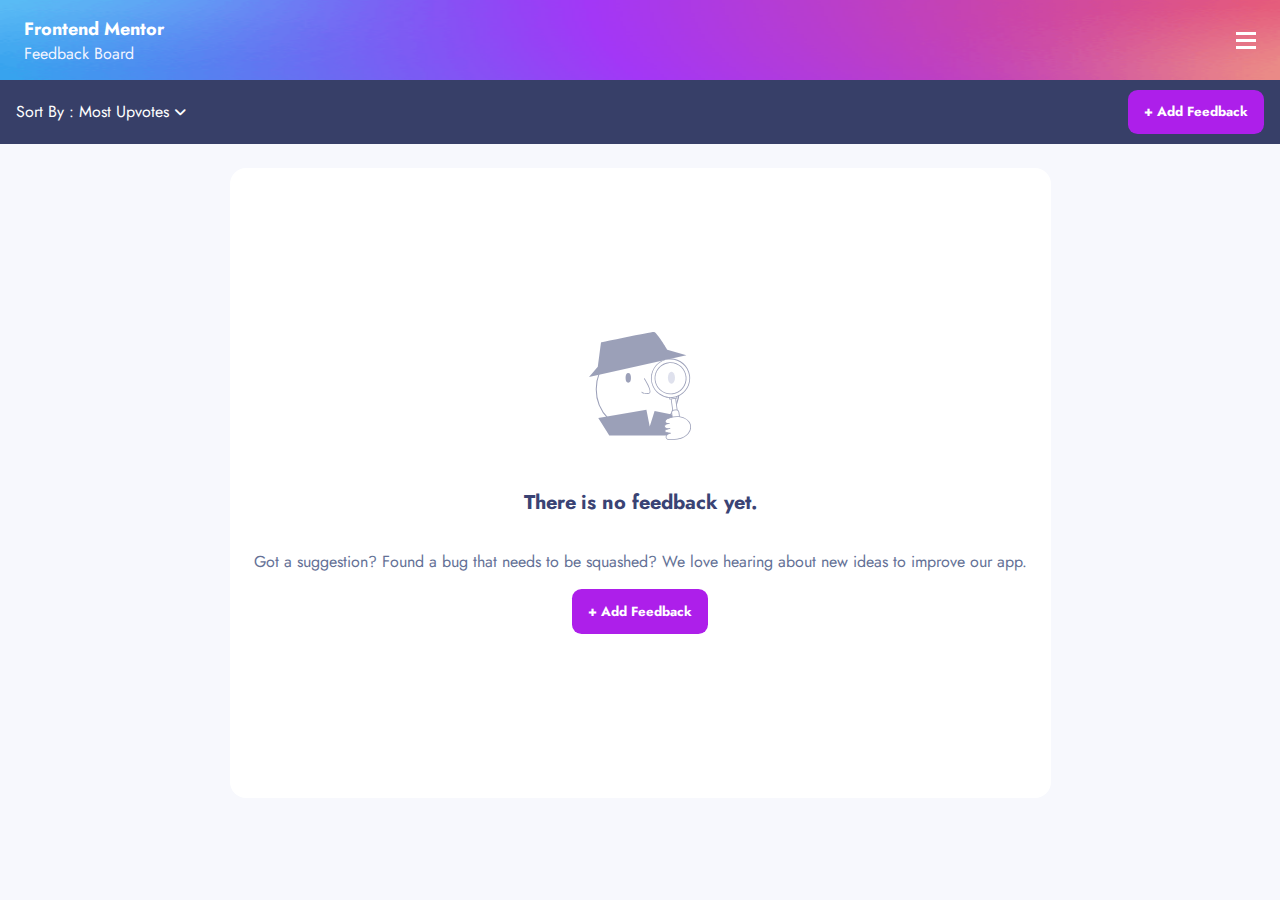
==== index.html @ 84667239 "no feedback design improved" ====
<!DOCTYPE html>
<html lang="en">
   <head>
      <meta charset="UTF-8" />
      <meta name="viewport" content="width=device-width, initial-scale=1.0" />

      <link
         rel="icon"
         type="image/png"
         sizes="32x32"
         href="./assets/favicon-32x32.png"
      />
      <link rel="stylesheet" href="shared.css" />
      <link rel="stylesheet" href="css/index.css" />
      <link
         rel="stylesheet"
         href="https://cdnjs.cloudflare.com/ajax/libs/font-awesome/6.0.0-beta2/css/all.min.css"
      />
      <link
         rel="stylesheet"
         href="https://cdnjs.cloudflare.com/ajax/libs/animate.css/4.1.1/animate.min.css"
      />
      <script src="src/Animate.js" defer type="module"></script>
      <script src="src/header.js" defer type="module"></script>
      <script src="src/Dropdown.js" defer type="module"></script>

      <title>Frontend Mentor | Product feedback app</title>
   </head>
   <body>
      <header class="header">
         <div class="header-logo">
            <div class="header-logo-text">
               <h3 class="header-logo-title">Frontend Mentor</h3>
               <p class="header-logo-subtitle">Feedback Board</p>
            </div>
         </div>
         <div class="header-menu">
            <img src="/assets/shared/mobile/icon-hamburger.svg" alt="" />
         </div>
         <div class="sidebar">
            <div class="sidebar-categories card">
               <button class="btn category-btn" id="active-category">
                  All
               </button>
               <button class="btn category-btn">UI</button>
               <button class="btn category-btn">UX</button>
               <button class="btn category-btn">Enhancement</button>
               <button class="btn category-btn">Bug</button>
               <button class="btn category-btn">Feature</button>
            </div>
            <div class="roadmap card">
               <header class="roadmap-header">
                  <h1 class="roadmap-header-title">Roadmap</h1>
                  <a href="" class="roadmap-header-link">View</a>
               </header>
               <ul class="roadmap-status-list">
                  <li class="roadmap-status">
                     <div>
                        <div class="bullet bullet-orange"></div>
                        <span>Planner</span>
                     </div>
                     <span>2</span>
                  </li>
                  <li class="roadmap-status">
                     <div>
                        <div class="bullet bullet-purple"></div>
                        <span>In-Progress</span>
                     </div>
                     <span>3</span>
                  </li>
                  <li class="roadmap-status">
                     <div>
                        <div class="bullet bullet-blue"></div>
                        <span>Live</span>
                     </div>
                     <span>1</span>
                  </li>
               </ul>
            </div>
         </div>
      </header>
      <section class="sorting-section">
         <div class="custom-select-wrapper">
            <label for="custom-select">Sort By :</label>
            <div class="custom-select">
               <div class="selected-sorting">Most Upvotes</div>
               <div class="arrow-sorting">
                  <i class="fas fa-angle-down fa-sm"></i>
               </div>
            </div>
            <div class="custom-select-dropdown hide">
               <div class="custom-select-dropdown-option">Most Upvotes</div>
               <div class="custom-select-dropdown-option">Least Upvotes</div>
               <div class="custom-select-dropdown-option">Most Comments</div>
               <div class="custom-select-dropdown-option">Least Comments</div>
            </div>
         </div>
         <button class="btn btn-add-feedback">+ Add Feedback</button>
      </section>

      <main class="main">
         <div class="card no-feedback">
            <img
               src="/assets/suggestions/illustration-empty.svg"
               alt=""
               class="no-feedback-image"
            />
            <h2 class="title">There is no feedback yet.</h2>
            <p class="no-feedback-text">
               Got a suggestion? Found a bug that needs to be squashed? We love
               hearing about new ideas to improve our app.
            </p>
            <button class="btn btn-add-feedback">+ Add Feedback</button>
         </div>
      </main>
   </body>
</html>
---- shared.css ----
@import url('https://fonts.googleapis.com/css2?family=Jost:wght@400;600;700&display=swap');

:root {
   --purple: #ad1fea;
   --blue: #4661e6;
   --dark-blue: #373f68;
   --white: #ffffff;
   --white-smoke: #f2f4ff;
   --white-light-smoke: #f7f8fd;
   --dark-light-blue: #3a4374;
   --blue-grey: #647196;
   --orange: #f49f85;
   --light-blue: #62bcfa;
   --blue-grey-transparent: #64719685;
}

* {
   box-sizing: border-box;
}

html {
   overflow-x: hidden;
   height: 100%;
}

body {
   font-family: 'Jost', sans-serif;
   margin: 0;
   overflow-x: hidden;
   height: 100%;
   background-color: var(--white-light-smoke);
}

h1 {
   font-size: 24px;
   word-spacing: -0.33px;
   line-height: 35px;
}

h2 {
   font-size: 20px;
   line-height: 29px;
   word-spacing: -0.25px;
}

h3 {
   font-size: 18px;
   line-height: 26px;
   word-spacing: -0.25px;
}

h4 {
   font-size: 14px;
   line-height: 20px;
   letter-spacing: -0.2px;
}

.btn {
   font-family: inherit;
   border: none;
   border-radius: 0.6rem;
   padding: 0.8rem 1rem;
   font-weight: bold;
}

.title {
   color: var(--dark-light-blue);
}
---- css/index.css ----
.header {
   background-image: url('../assets/suggestions/mobile/background-header.png');
   background-repeat: no-repeat;
   background-size: 100% 100%;
   display: flex;
   justify-content: space-between;
   align-items: center;
   padding: 0.8rem 1.5rem;
   height: 5rem;
   position: relative;
}

.header-logo-title,
.header-logo-subtitle {
   margin: 0;
}

.header-logo-title {
   color: var(--white);
}

.header-logo-subtitle {
   color: var(--white-smoke);
}

.header-menu {
   display: flex;
   justify-content: center;
   align-items: center;
}

.header-menu i {
   color: var(--white);
   cursor: pointer;
}

.sidebar {
   position: absolute;
   background-color: var(--white-light-smoke);
   width: 75vw;
   height: calc(100vh - 5rem);
   right: -75vw;
   top: 5rem;
   display: flex;
   align-items: center;
   justify-content: flex-start;
   flex-direction: column;
   gap: 2rem;
   padding: 2rem;
   z-index: 2;
}

.slide {
   right: 0;
}

.card {
   background-color: var(--white);
   padding: 1.2rem 1.5rem;
   border-radius: 1rem;
}

.sidebar-categories {
   display: flex;
   gap: 0.8rem;
   flex-wrap: wrap;
}

.category-btn {
   color: var(--blue);
   background-color: var(--white-smoke);
}

#active-category {
   color: var(--white);
   background-color: var(--blue);
}

.roadmap {
   width: 100%;
}

.roadmap-header {
   display: flex;
   justify-content: space-between;
   align-items: center;
}

.roadmap-header-title {
   color: var(--dark-light-blue);
}

.roadmap-header-link {
   color: var(--blue);
   font-weight: bolder;
}

.roadmap-status-list {
   list-style: none;
   padding: 0;
   margin: 0;
}

.roadmap-status {
   display: flex;
   justify-content: space-between;
   align-items: center;
   margin: 1rem 0;
}

.roadmap-status > span {
   color: var(--blue-grey);
   font-weight: bold;
}

.roadmap-status div {
   display: flex;
   justify-content: space-between;
   align-items: center;
}

.roadmap-status div span {
   color: var(--blue-grey);
}

.bullet {
   width: 12px;
   height: 12px;
   margin: 0 1rem 0 0.2rem;
   border-radius: 50%;
}

.bullet-orange {
   background-color: var(--orange);
}

.bullet-purple {
   background-color: var(--purple);
}

.bullet-blue {
   background-color: var(--light-blue);
}

.sorting-section {
   display: flex;
   justify-content: space-between;
   align-items: center;
   background-color: var(--dark-blue);
   padding: 0.6rem 1rem;
}

.custom-select-wrapper {
   display: flex;
   justify-content: space-between;
   color: var(--white);
   position: relative;
}

.custom-select-wrapper label {
   padding-right: 0.3rem;
}

.custom-select {
   display: flex;
   justify-content: space-between;
   align-items: center;
   position: relative;
}

.arrow-sorting {
   padding-left: 0.4rem;
}

.arrow-sorting i {
   transition: all 0.2s ease-in;
}

.btn-add-feedback {
   color: var(--white);
   background-color: var(--purple);
}

.custom-select-dropdown {
   position: absolute;
   top: 2.8rem;
   background-color: var(--white);
   display: flex;
   flex-direction: column;
   width: 14rem;
   border-radius: 0.6rem;
   box-shadow: 0 10px 16px 0 rgb(0 0 0 / 20%), 0 6px 20px 0 rgb(0 0 0 / 19%);
}

.custom-select-dropdown-option {
   display: flex;
   justify-content: space-between;
   align-items: center;
   color: var(--blue-grey);
   padding: 0.8rem 1.5rem;
}

.custom-select-dropdown-option:not(:last-child) {
   border-bottom: 0.1px solid var(--blue-grey-transparent);
}

.main {
   display: flex;
   justify-content: center;
   align-items: center;
   padding: 1.5rem;
   margin: auto;
}

.no-feedback {
   display: flex;
   flex-direction: column;
   justify-content: center;
   align-items: center;
   height: 70vh;
}

.no-feedback-image {
   margin-bottom: 2rem;
}

.no-feedback-text {
   text-align: center;
   color: var(--blue-grey);
}

.hide {
   display: none;
}
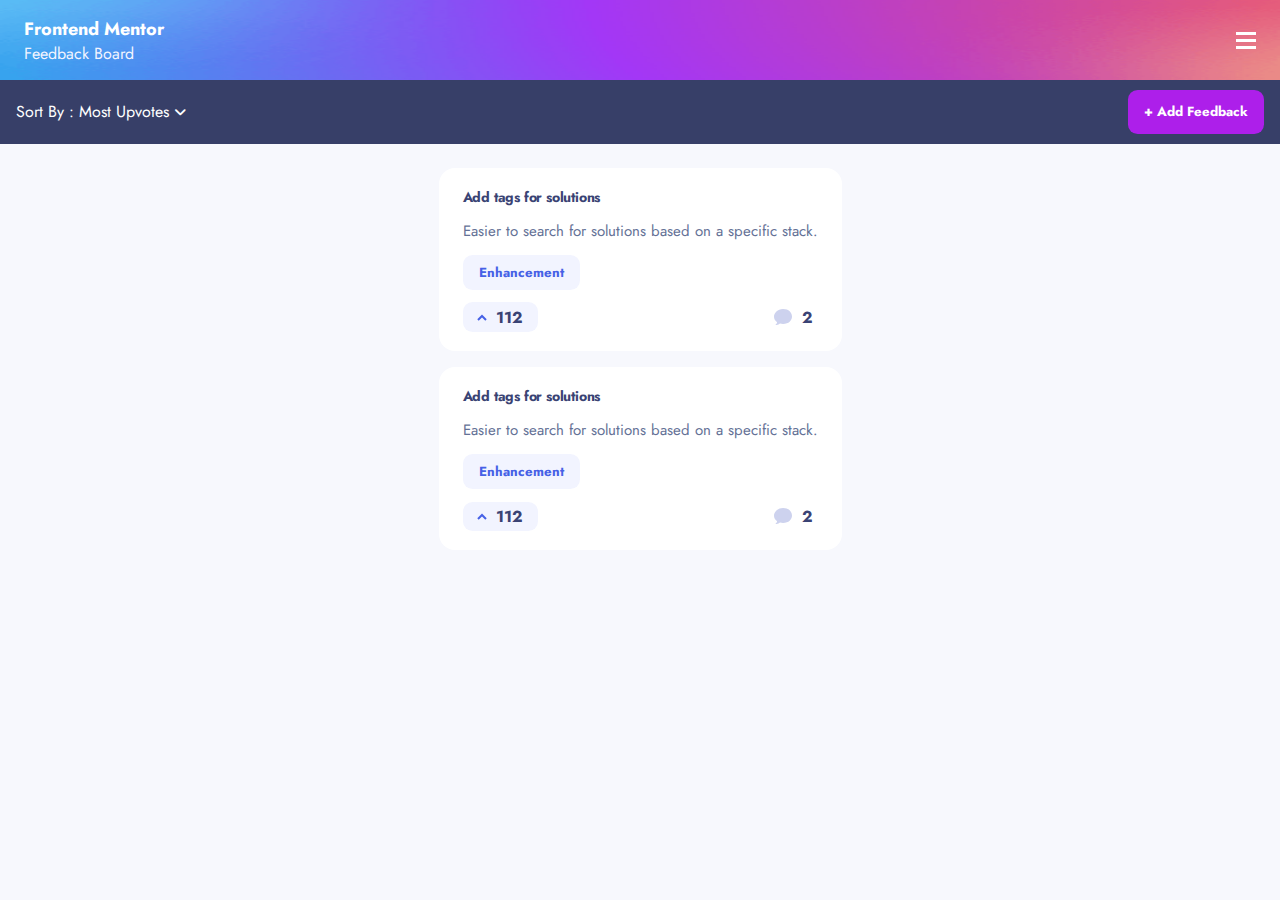
==== commit 3eb38fc5: "request card layout done" ====
--- a/index.html
+++ b/index.html
@@ -99,13 +99,47 @@
       </section>
 
       <main class="main">
-         <div class="card no-feedback">
+         <div class="card request">
+            <h4 class="title request-title">Add tags for solutions</h4>
+            <p class="request-text secondary-text">
+               Easier to search for solutions based on a specific stack.
+            </p>
+            <button class="btn category-btn">Enhancement</button>
+            <div class="request-footer">
+               <div class="upvotes-wrapper">
+                  <img src="assets/shared/icon-arrow-up.svg" alt="" />
+                  <span class="votes">112</span>
+               </div>
+               <div class="comments-wrapper">
+                  <img src="assets/shared/icon-comments.svg" alt="" />
+                  <span class="comments-no">2</span>
+               </div>
+            </div>
+         </div>
+         <div class="card request">
+            <h4 class="title request-title">Add tags for solutions</h4>
+            <p class="request-text secondary-text">
+               Easier to search for solutions based on a specific stack.
+            </p>
+            <button class="btn category-btn">Enhancement</button>
+            <div class="request-footer">
+               <div class="upvotes-wrapper">
+                  <img src="assets/shared/icon-arrow-up.svg" alt="" />
+                  <span class="votes">112</span>
+               </div>
+               <div class="comments-wrapper">
+                  <img src="assets/shared/icon-comments.svg" alt="" />
+                  <span class="comments-no">2</span>
+               </div>
+            </div>
+         </div>
+         <div class="card no-feedback hide">
             <img
                src="/assets/suggestions/illustration-empty.svg"
                alt=""
                class="no-feedback-image"
             />
-            <h2 class="title">There is no feedback yet.</h2>
+            <h3 class="title">There is no feedback yet.</h3>
             <p class="no-feedback-text">
                Got a suggestion? Found a bug that needs to be squashed? We love
                hearing about new ideas to improve our app.
--- a/shared.css
+++ b/shared.css
@@ -66,3 +66,7 @@
 .title {
    color: var(--dark-light-blue);
 }
+
+.secondary-text {
+   color: var(--blue-grey);
+}
--- a/css/index.css
+++ b/css/index.css
@@ -69,6 +69,7 @@
 .category-btn {
    color: var(--blue);
    background-color: var(--white-smoke);
+   padding: 0.5rem 1rem;
 }
 
 #active-category {
@@ -208,8 +209,10 @@
    display: flex;
    justify-content: center;
    align-items: center;
+   flex-direction: column;
    padding: 1.5rem;
    margin: auto;
+   gap: 1rem;
 }
 
 .no-feedback {
@@ -229,6 +232,56 @@
    color: var(--blue-grey);
 }
 
+.request {
+   display: flex;
+   flex-direction: column;
+   gap: 0.8rem;
+}
+
+.request-title {
+   margin: 0;
+}
+
+.request-text {
+   margin: 0;
+   font-size: 15px;
+}
+
+.request .btn {
+   align-self: flex-start;
+}
+
+.request-footer {
+   display: flex;
+   justify-content: space-between;
+   align-items: center;
+}
+
+.upvotes-wrapper {
+   display: flex;
+   justify-content: center;
+   align-items: center;
+   background-color: var(--white-smoke);
+   padding: 0.2rem 0.6rem;
+   border-radius: 0.6rem;
+}
+
+.upvotes-wrapper > *,
+.comments-wrapper > * {
+   margin: 0 0.3rem;
+}
+
+.comments-wrapper {
+   display: flex;
+   justify-content: space-between;
+   align-items: center;
+}
+
+.request-footer span {
+   font-weight: bold;
+   color: var(--dark-light-blue);
+}
+
 .hide {
    display: none;
 }
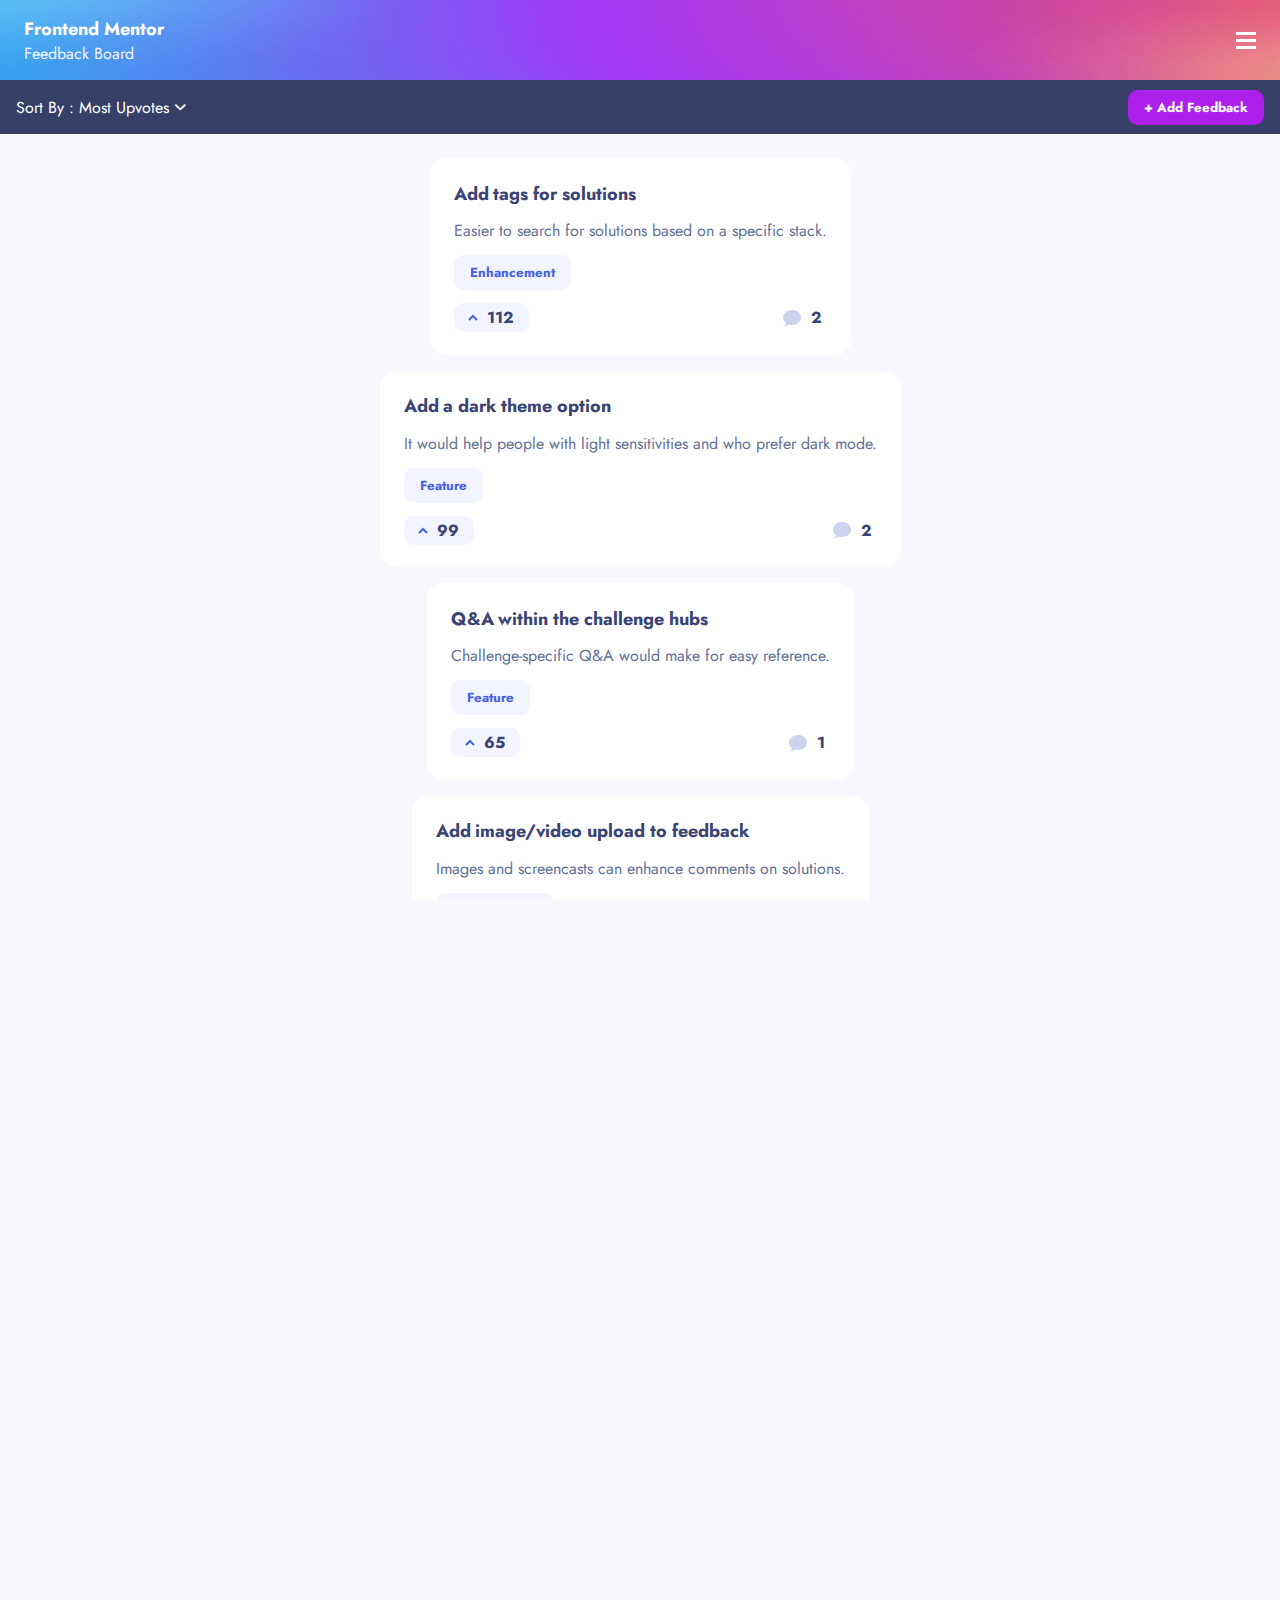
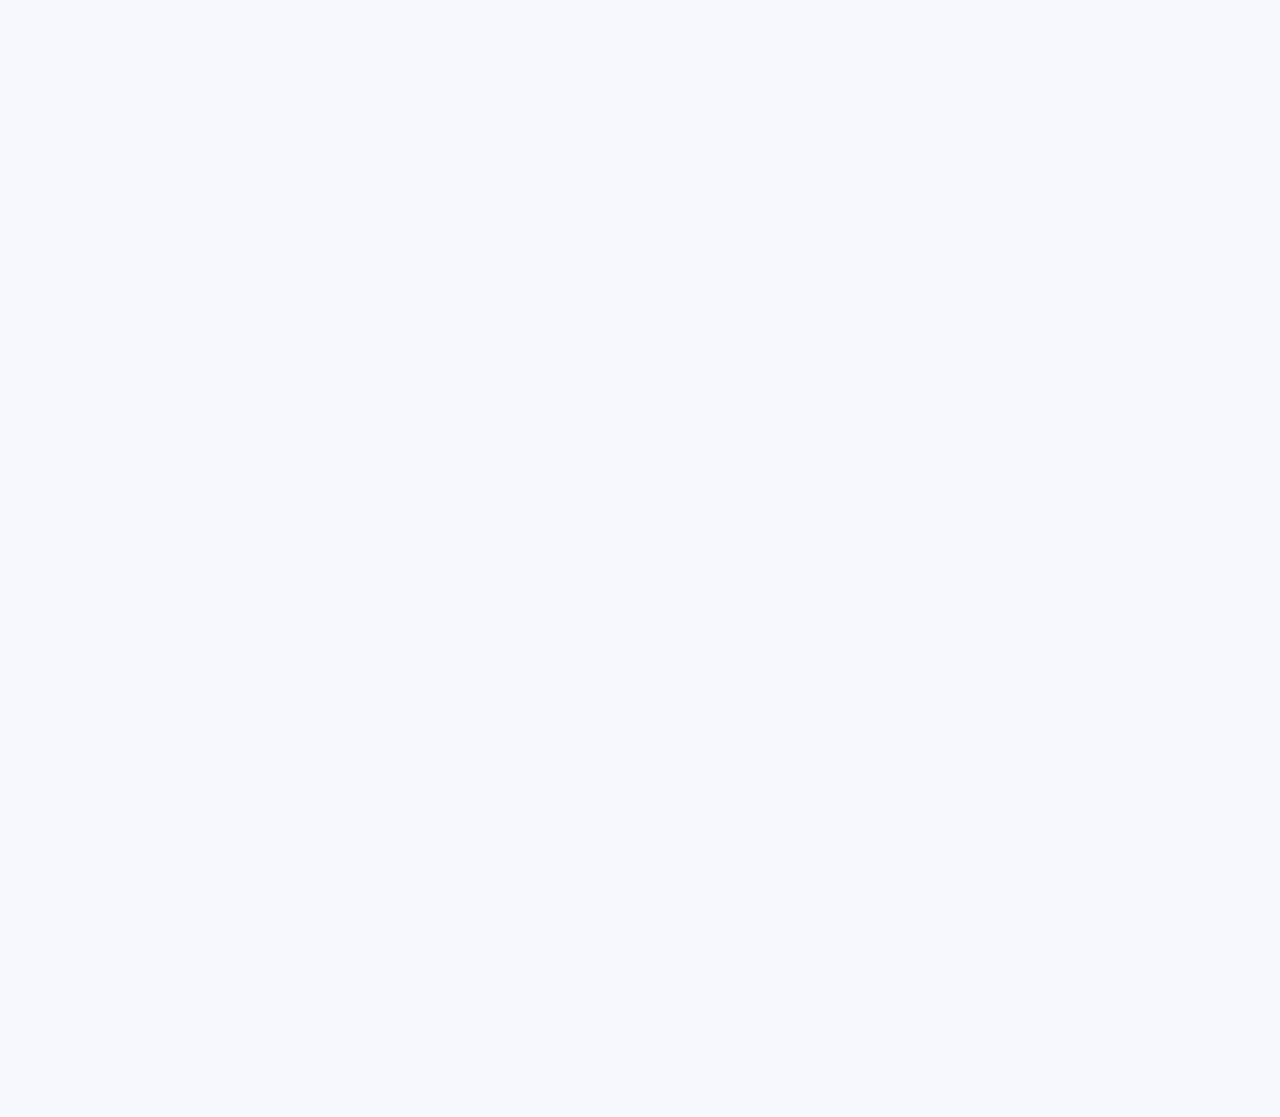
==== commit 9983341d: "added feedback detail page and dynamically fetching feedbacks" ====
--- a/index.html
+++ b/index.html
@@ -23,6 +23,7 @@
       <script src="src/Animate.js" defer type="module"></script>
       <script src="src/header.js" defer type="module"></script>
       <script src="src/Dropdown.js" defer type="module"></script>
+      <script src="src/Feedbacks.js" defer type="module"></script>
 
       <title>Frontend Mentor | Product feedback app</title>
    </head>
@@ -95,44 +96,11 @@
                <div class="custom-select-dropdown-option">Least Comments</div>
             </div>
          </div>
-         <button class="btn btn-add-feedback">+ Add Feedback</button>
+         <button class="btn btn-purple">+ Add Feedback</button>
       </section>
 
       <main class="main">
-         <div class="card request">
-            <h4 class="title request-title">Add tags for solutions</h4>
-            <p class="request-text secondary-text">
-               Easier to search for solutions based on a specific stack.
-            </p>
-            <button class="btn category-btn">Enhancement</button>
-            <div class="request-footer">
-               <div class="upvotes-wrapper">
-                  <img src="assets/shared/icon-arrow-up.svg" alt="" />
-                  <span class="votes">112</span>
-               </div>
-               <div class="comments-wrapper">
-                  <img src="assets/shared/icon-comments.svg" alt="" />
-                  <span class="comments-no">2</span>
-               </div>
-            </div>
-         </div>
-         <div class="card request">
-            <h4 class="title request-title">Add tags for solutions</h4>
-            <p class="request-text secondary-text">
-               Easier to search for solutions based on a specific stack.
-            </p>
-            <button class="btn category-btn">Enhancement</button>
-            <div class="request-footer">
-               <div class="upvotes-wrapper">
-                  <img src="assets/shared/icon-arrow-up.svg" alt="" />
-                  <span class="votes">112</span>
-               </div>
-               <div class="comments-wrapper">
-                  <img src="assets/shared/icon-comments.svg" alt="" />
-                  <span class="comments-no">2</span>
-               </div>
-            </div>
-         </div>
+         <div class="feedbacks"></div>
          <div class="card no-feedback hide">
             <img
                src="/assets/suggestions/illustration-empty.svg"
@@ -144,7 +112,7 @@
                Got a suggestion? Found a bug that needs to be squashed? We love
                hearing about new ideas to improve our app.
             </p>
-            <button class="btn btn-add-feedback">+ Add Feedback</button>
+            <button class="btn btn-purple">+ Add Feedback</button>
          </div>
       </main>
    </body>
--- a/shared.css
+++ b/shared.css
@@ -55,12 +55,45 @@
    letter-spacing: -0.2px;
 }
 
+input,
+textarea,
+select {
+   background-color: var(--white-light-smoke);
+   padding: 0.5rem 1rem;
+   border-radius: 0.6rem;
+   border: 1px solid var(--white-light-smoke);
+   font-family: inherit;
+}
+
+input:focus,
+textarea:focus,
+select:focus {
+   outline: none;
+   border: 1px solid var(--blue);
+}
+
 .btn {
    font-family: inherit;
    border: none;
    border-radius: 0.6rem;
-   padding: 0.8rem 1rem;
+   padding: 0.5rem 1rem;
    font-weight: bold;
+}
+
+.category-btn {
+   color: var(--blue);
+   background-color: var(--white-smoke);
+   padding: 0.5rem 1rem;
+}
+
+.btn-purple {
+   color: var(--white);
+   background-color: var(--purple);
+}
+
+#active-category {
+   color: var(--white);
+   background-color: var(--blue);
 }
 
 .title {
@@ -70,3 +103,96 @@
 .secondary-text {
    color: var(--blue-grey);
 }
+
+.card {
+   background-color: var(--white);
+   padding: 1.4rem 1.5rem;
+   border-radius: 1rem;
+}
+
+.main {
+   display: flex;
+   justify-content: center;
+   align-items: center;
+   flex-direction: column;
+   padding: 1.5rem;
+   margin: auto;
+}
+
+.feedbacks {
+   display: flex;
+   justify-content: center;
+   align-items: center;
+   flex-direction: column;
+   gap: 1rem;
+}
+
+.no-feedback {
+   display: flex;
+   flex-direction: column;
+   justify-content: center;
+   align-items: center;
+   height: 70vh;
+}
+
+.no-feedback-image {
+   margin-bottom: 2rem;
+}
+
+.no-feedback-text {
+   text-align: center;
+   color: var(--blue-grey);
+}
+
+.feedback {
+   display: flex;
+   flex-direction: column;
+   gap: 0.8rem;
+}
+
+.feedback-title {
+   margin: 0;
+}
+
+.feedback-text {
+   margin: 0;
+}
+
+.feedback .btn {
+   align-self: flex-start;
+}
+
+.feedback-footer {
+   display: flex;
+   justify-content: space-between;
+   align-items: center;
+}
+
+.upvotes-wrapper {
+   display: flex;
+   justify-content: center;
+   align-items: center;
+   background-color: var(--white-smoke);
+   padding: 0.2rem 0.6rem;
+   border-radius: 0.6rem;
+}
+
+.upvotes-wrapper > *,
+.comments-wrapper > * {
+   margin: 0 0.3rem;
+}
+
+.comments-wrapper {
+   display: flex;
+   justify-content: space-between;
+   align-items: center;
+}
+
+.feedback-footer span {
+   font-weight: bold;
+   color: var(--dark-light-blue);
+}
+
+.hide {
+   display: none !important;
+}
--- a/css/index.css
+++ b/css/index.css
@@ -7,7 +7,9 @@
    align-items: center;
    padding: 0.8rem 1.5rem;
    height: 5rem;
-   position: relative;
+   position: fixed;
+   width: 100%;
+   z-index: 2;
 }
 
 .header-logo-title,
@@ -54,27 +56,10 @@
    right: 0;
 }
 
-.card {
-   background-color: var(--white);
-   padding: 1.2rem 1.5rem;
-   border-radius: 1rem;
-}
-
 .sidebar-categories {
    display: flex;
    gap: 0.8rem;
    flex-wrap: wrap;
-}
-
-.category-btn {
-   color: var(--blue);
-   background-color: var(--white-smoke);
-   padding: 0.5rem 1rem;
-}
-
-#active-category {
-   color: var(--white);
-   background-color: var(--blue);
 }
 
 .roadmap {
@@ -149,6 +134,7 @@
    align-items: center;
    background-color: var(--dark-blue);
    padding: 0.6rem 1rem;
+   margin-top: 5rem;
 }
 
 .custom-select-wrapper {
@@ -177,11 +163,6 @@
    transition: all 0.2s ease-in;
 }
 
-.btn-add-feedback {
-   color: var(--white);
-   background-color: var(--purple);
-}
-
 .custom-select-dropdown {
    position: absolute;
    top: 2.8rem;
@@ -205,83 +186,6 @@
    border-bottom: 0.1px solid var(--blue-grey-transparent);
 }
 
-.main {
-   display: flex;
-   justify-content: center;
-   align-items: center;
-   flex-direction: column;
-   padding: 1.5rem;
-   margin: auto;
-   gap: 1rem;
-}
-
-.no-feedback {
-   display: flex;
-   flex-direction: column;
-   justify-content: center;
-   align-items: center;
-   height: 70vh;
-}
-
-.no-feedback-image {
-   margin-bottom: 2rem;
-}
-
-.no-feedback-text {
-   text-align: center;
-   color: var(--blue-grey);
-}
-
-.request {
-   display: flex;
-   flex-direction: column;
-   gap: 0.8rem;
-}
-
-.request-title {
-   margin: 0;
-}
-
-.request-text {
-   margin: 0;
-   font-size: 15px;
-}
-
-.request .btn {
-   align-self: flex-start;
-}
-
-.request-footer {
-   display: flex;
-   justify-content: space-between;
-   align-items: center;
-}
-
-.upvotes-wrapper {
-   display: flex;
-   justify-content: center;
-   align-items: center;
-   background-color: var(--white-smoke);
-   padding: 0.2rem 0.6rem;
-   border-radius: 0.6rem;
-}
-
-.upvotes-wrapper > *,
-.comments-wrapper > * {
-   margin: 0 0.3rem;
-}
-
-.comments-wrapper {
-   display: flex;
-   justify-content: space-between;
-   align-items: center;
-}
-
-.request-footer span {
-   font-weight: bold;
-   color: var(--dark-light-blue);
-}
-
 .hide {
    display: none;
 }
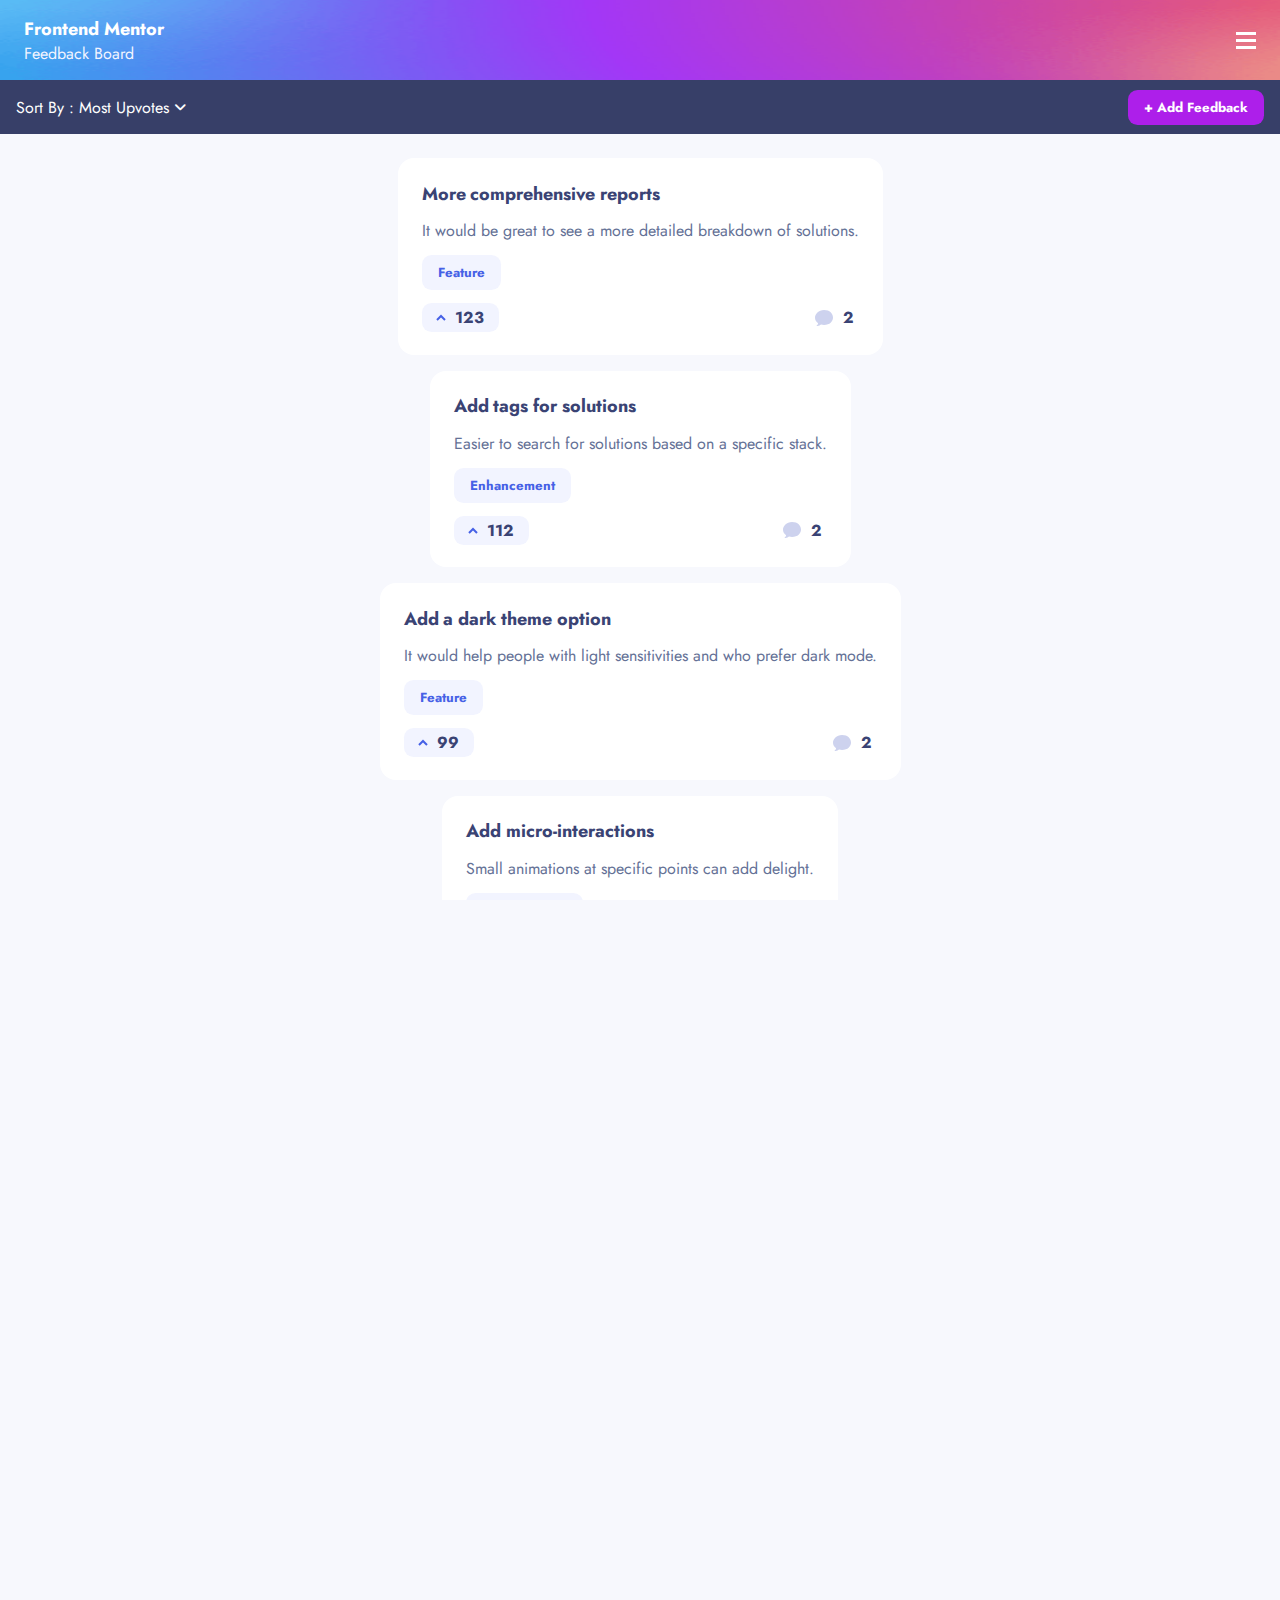
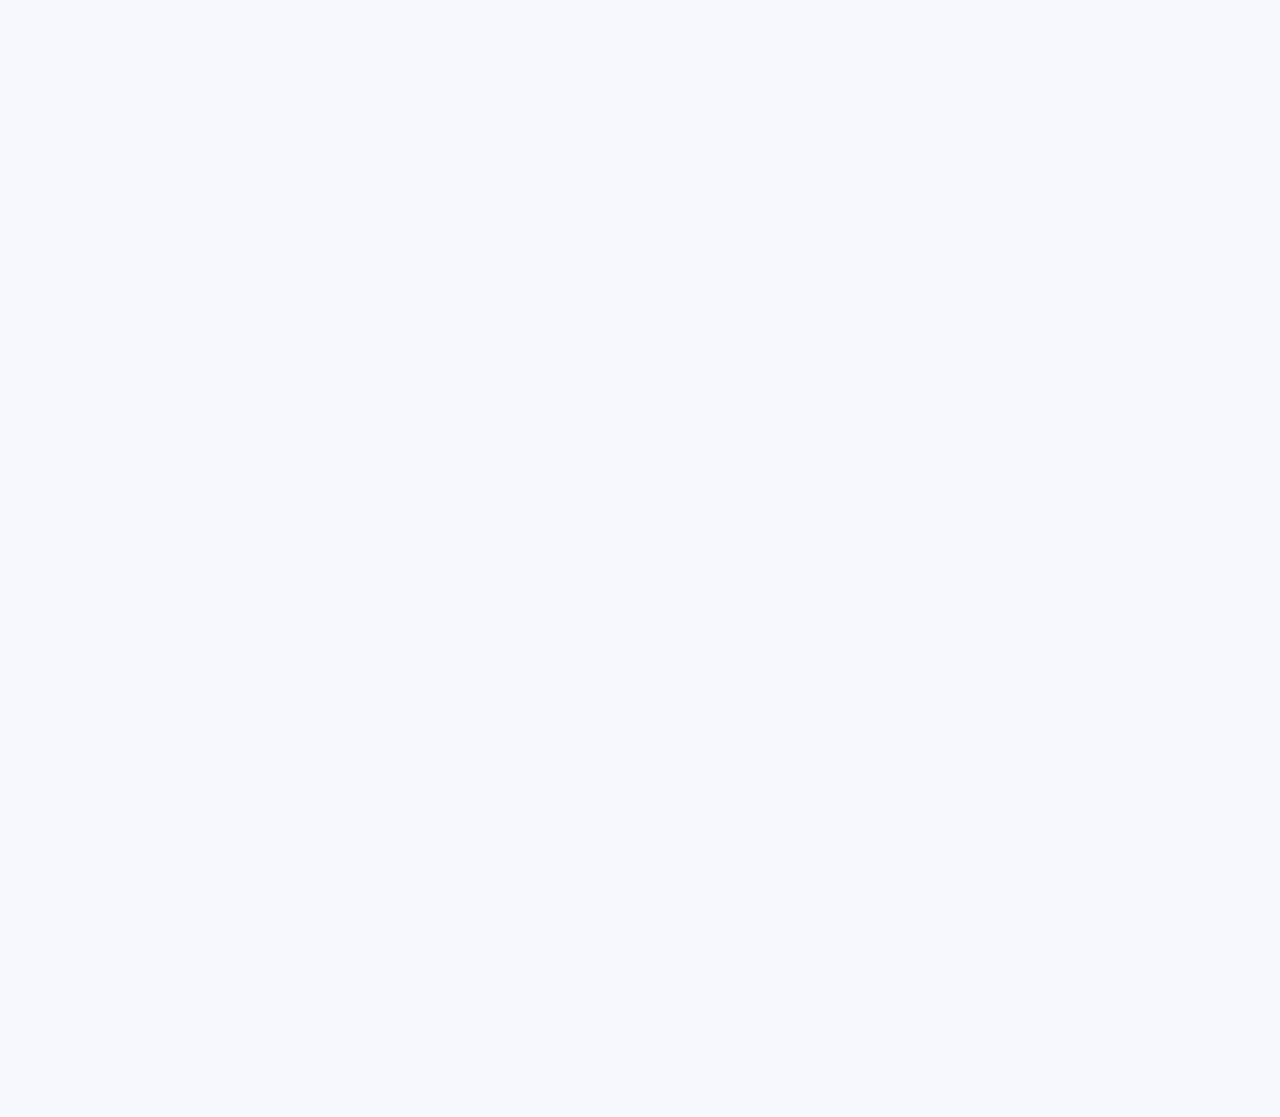
==== commit ac30c6a1: "sort and filter feedbacks done" ====
--- a/index.html
+++ b/index.html
@@ -43,11 +43,15 @@
                <button class="btn category-btn" id="active-category">
                   All
                </button>
-               <button class="btn category-btn">UI</button>
-               <button class="btn category-btn">UX</button>
-               <button class="btn category-btn">Enhancement</button>
-               <button class="btn category-btn">Bug</button>
-               <button class="btn category-btn">Feature</button>
+               <button class="btn category-btn" data-id="ui">UI</button>
+               <button class="btn category-btn" data-id="ux">UX</button>
+               <button class="btn category-btn" data-id="enhancement">
+                  Enhancement
+               </button>
+               <button class="btn category-btn" data-id="bug">Bug</button>
+               <button class="btn category-btn" data-id="feature">
+                  Feature
+               </button>
             </div>
             <div class="roadmap card">
                <header class="roadmap-header">
@@ -90,10 +94,35 @@
                </div>
             </div>
             <div class="custom-select-dropdown hide">
-               <div class="custom-select-dropdown-option">Most Upvotes</div>
-               <div class="custom-select-dropdown-option">Least Upvotes</div>
-               <div class="custom-select-dropdown-option">Most Comments</div>
-               <div class="custom-select-dropdown-option">Least Comments</div>
+               <div
+                  class="custom-select-dropdown-option"
+                  data-id="mostUpvotes"
+                  id="active-sorting"
+               >
+                  Most Upvotes
+                  <img src="./assets/shared/icon-check.svg" alt="" />
+               </div>
+               <div
+                  class="custom-select-dropdown-option"
+                  data-id="leastUpvotes"
+               >
+                  Least Upvotes
+                  <img src="./assets/shared/icon-check.svg" alt="" />
+               </div>
+               <div
+                  class="custom-select-dropdown-option"
+                  data-id="mostComments"
+               >
+                  Most Comments
+                  <img src="./assets/shared/icon-check.svg" alt="" />
+               </div>
+               <div
+                  class="custom-select-dropdown-option"
+                  data-id="leastComments"
+               >
+                  Least Comments
+                  <img src="./assets/shared/icon-check.svg" alt="" />
+               </div>
             </div>
          </div>
          <button class="btn btn-purple">+ Add Feedback</button>
--- a/shared.css
+++ b/shared.css
@@ -196,3 +196,7 @@
 .hide {
    display: none !important;
 }
+
+.disable-scroll {
+   overflow: hidden;
+}
--- a/css/index.css
+++ b/css/index.css
@@ -7,9 +7,7 @@
    align-items: center;
    padding: 0.8rem 1.5rem;
    height: 5rem;
-   position: fixed;
-   width: 100%;
-   z-index: 2;
+   position: relative;
 }
 
 .header-logo-title,
@@ -49,7 +47,7 @@
    flex-direction: column;
    gap: 2rem;
    padding: 2rem;
-   z-index: 2;
+   z-index: 3;
 }
 
 .slide {
@@ -134,7 +132,10 @@
    align-items: center;
    background-color: var(--dark-blue);
    padding: 0.6rem 1rem;
-   margin-top: 5rem;
+   position: sticky;
+   top: 0;
+   position: -webkit-sticky;
+   z-index: 2;
 }
 
 .custom-select-wrapper {
@@ -186,6 +187,10 @@
    border-bottom: 0.1px solid var(--blue-grey-transparent);
 }
 
-.hide {
+.custom-select-dropdown-option img {
    display: none;
 }
+
+#active-sorting img {
+   display: inline-block;
+}
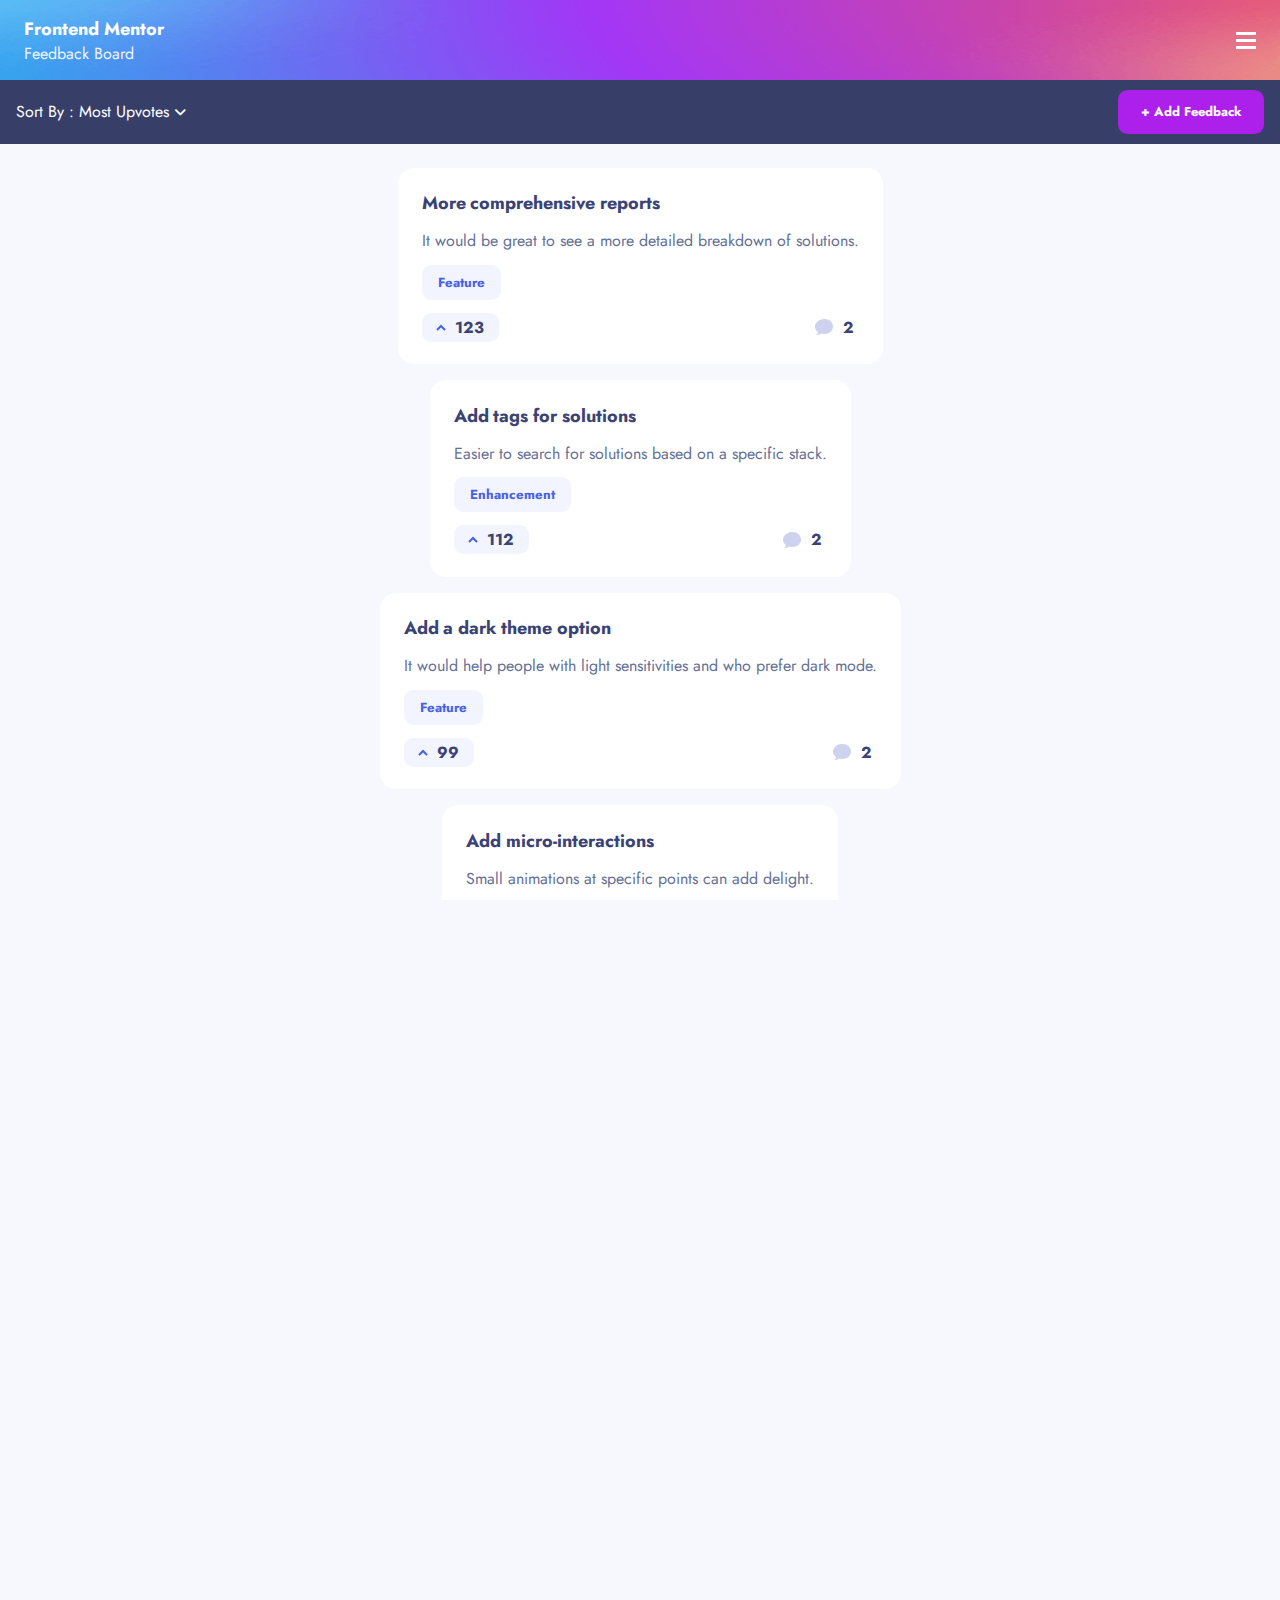
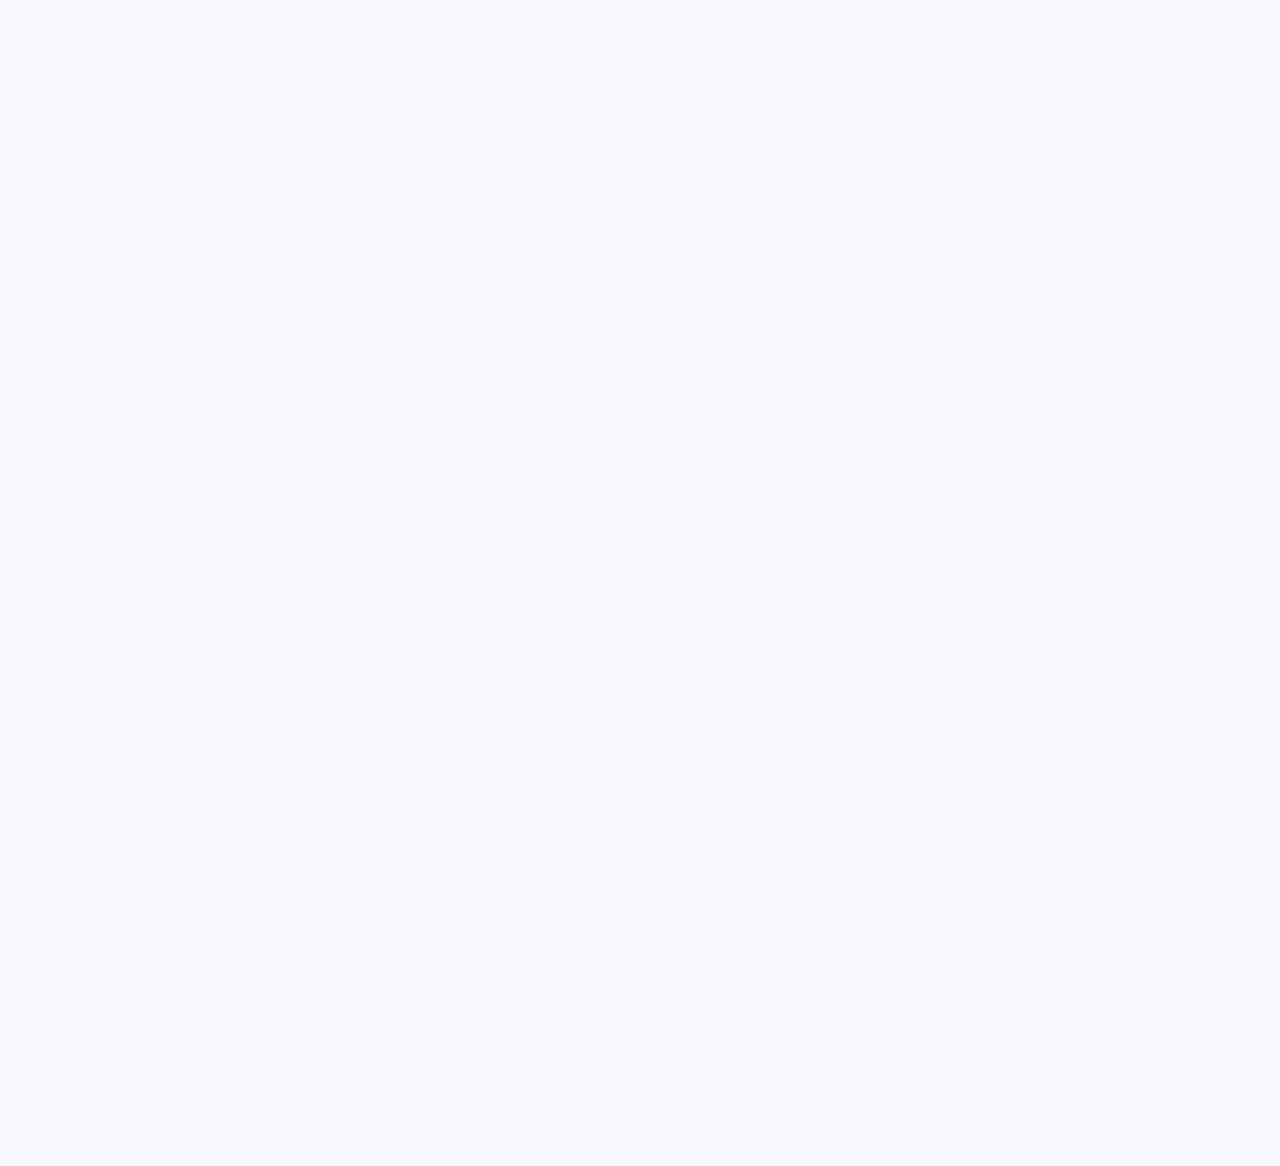
==== commit 0dc962c0: "new feedback page added" ====
--- a/index.html
+++ b/index.html
@@ -125,7 +125,9 @@
                </div>
             </div>
          </div>
-         <button class="btn btn-purple">+ Add Feedback</button>
+         <a href="./pages/feedback-new.html" class="btn btn-purple link"
+            >+ Add Feedback</a
+         >
       </section>
 
       <main class="main">
--- a/shared.css
+++ b/shared.css
@@ -29,6 +29,7 @@
    overflow-x: hidden;
    height: 100%;
    background-color: var(--white-light-smoke);
+   padding-bottom: 2.5rem;
 }
 
 h1 {
@@ -63,6 +64,7 @@
    border-radius: 0.6rem;
    border: 1px solid var(--white-light-smoke);
    font-family: inherit;
+   width: 100%;
 }
 
 input:focus,
@@ -72,11 +74,15 @@
    border: 1px solid var(--blue);
 }
 
+textarea {
+   resize: none;
+}
+
 .btn {
    font-family: inherit;
    border: none;
    border-radius: 0.6rem;
-   padding: 0.5rem 1rem;
+   padding: 0.8rem 1.4rem;
    font-weight: bold;
 }
 
@@ -91,6 +97,11 @@
    background-color: var(--purple);
 }
 
+.btn-dark-blue {
+   color: var(--white);
+   background-color: var(--dark-light-blue);
+}
+
 #active-category {
    color: var(--white);
    background-color: var(--blue);
@@ -200,3 +211,53 @@
 .disable-scroll {
    overflow: hidden;
 }
+
+.link {
+   text-decoration: none;
+   font-size: 13px;
+}
+
+.custom-select-wrapper {
+   display: flex;
+   justify-content: space-between;
+   color: var(--white);
+   position: relative;
+}
+
+.custom-select-wrapper label {
+   padding-right: 0.3rem;
+}
+
+.custom-select {
+   display: flex;
+   justify-content: space-between;
+   align-items: center;
+   position: relative;
+}
+
+.custom-select-dropdown {
+   position: absolute;
+   top: 2.8rem;
+   background-color: var(--white);
+   display: flex;
+   flex-direction: column;
+   width: 14rem;
+   border-radius: 0.6rem;
+   box-shadow: 0 10px 16px 0 rgb(0 0 0 / 20%), 0 6px 20px 0 rgb(0 0 0 / 19%);
+}
+
+.custom-select-dropdown-option {
+   display: flex;
+   justify-content: space-between;
+   align-items: center;
+   color: var(--blue-grey);
+   padding: 0.8rem 1.5rem;
+}
+
+.custom-select-dropdown-option:not(:last-child) {
+   border-bottom: 0.1px solid var(--blue-grey-transparent);
+}
+
+.custom-select-dropdown-option img {
+   display: none;
+}
--- a/css/index.css
+++ b/css/index.css
@@ -138,24 +138,6 @@
    z-index: 2;
 }
 
-.custom-select-wrapper {
-   display: flex;
-   justify-content: space-between;
-   color: var(--white);
-   position: relative;
-}
-
-.custom-select-wrapper label {
-   padding-right: 0.3rem;
-}
-
-.custom-select {
-   display: flex;
-   justify-content: space-between;
-   align-items: center;
-   position: relative;
-}
-
 .arrow-sorting {
    padding-left: 0.4rem;
 }
@@ -164,33 +146,6 @@
    transition: all 0.2s ease-in;
 }
 
-.custom-select-dropdown {
-   position: absolute;
-   top: 2.8rem;
-   background-color: var(--white);
-   display: flex;
-   flex-direction: column;
-   width: 14rem;
-   border-radius: 0.6rem;
-   box-shadow: 0 10px 16px 0 rgb(0 0 0 / 20%), 0 6px 20px 0 rgb(0 0 0 / 19%);
-}
-
-.custom-select-dropdown-option {
-   display: flex;
-   justify-content: space-between;
-   align-items: center;
-   color: var(--blue-grey);
-   padding: 0.8rem 1.5rem;
-}
-
-.custom-select-dropdown-option:not(:last-child) {
-   border-bottom: 0.1px solid var(--blue-grey-transparent);
-}
-
-.custom-select-dropdown-option img {
-   display: none;
-}
-
 #active-sorting img {
    display: inline-block;
 }
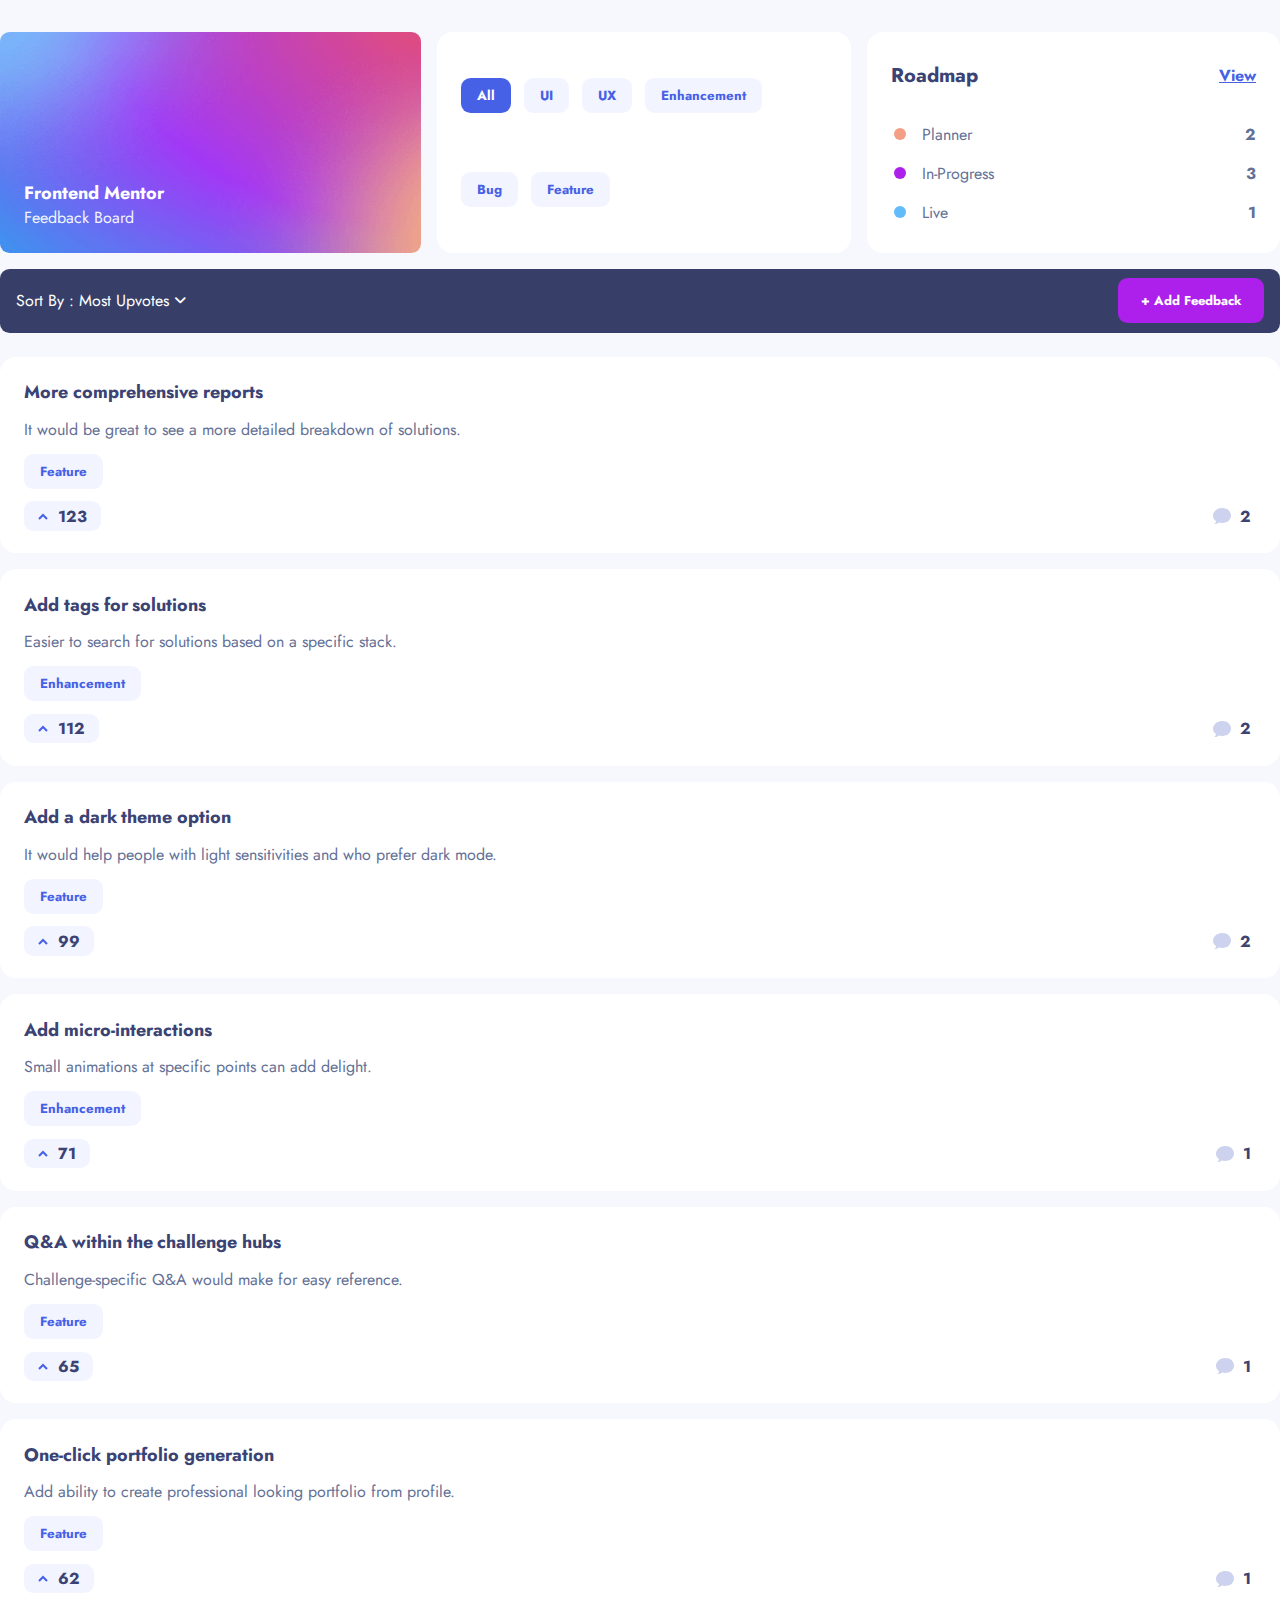
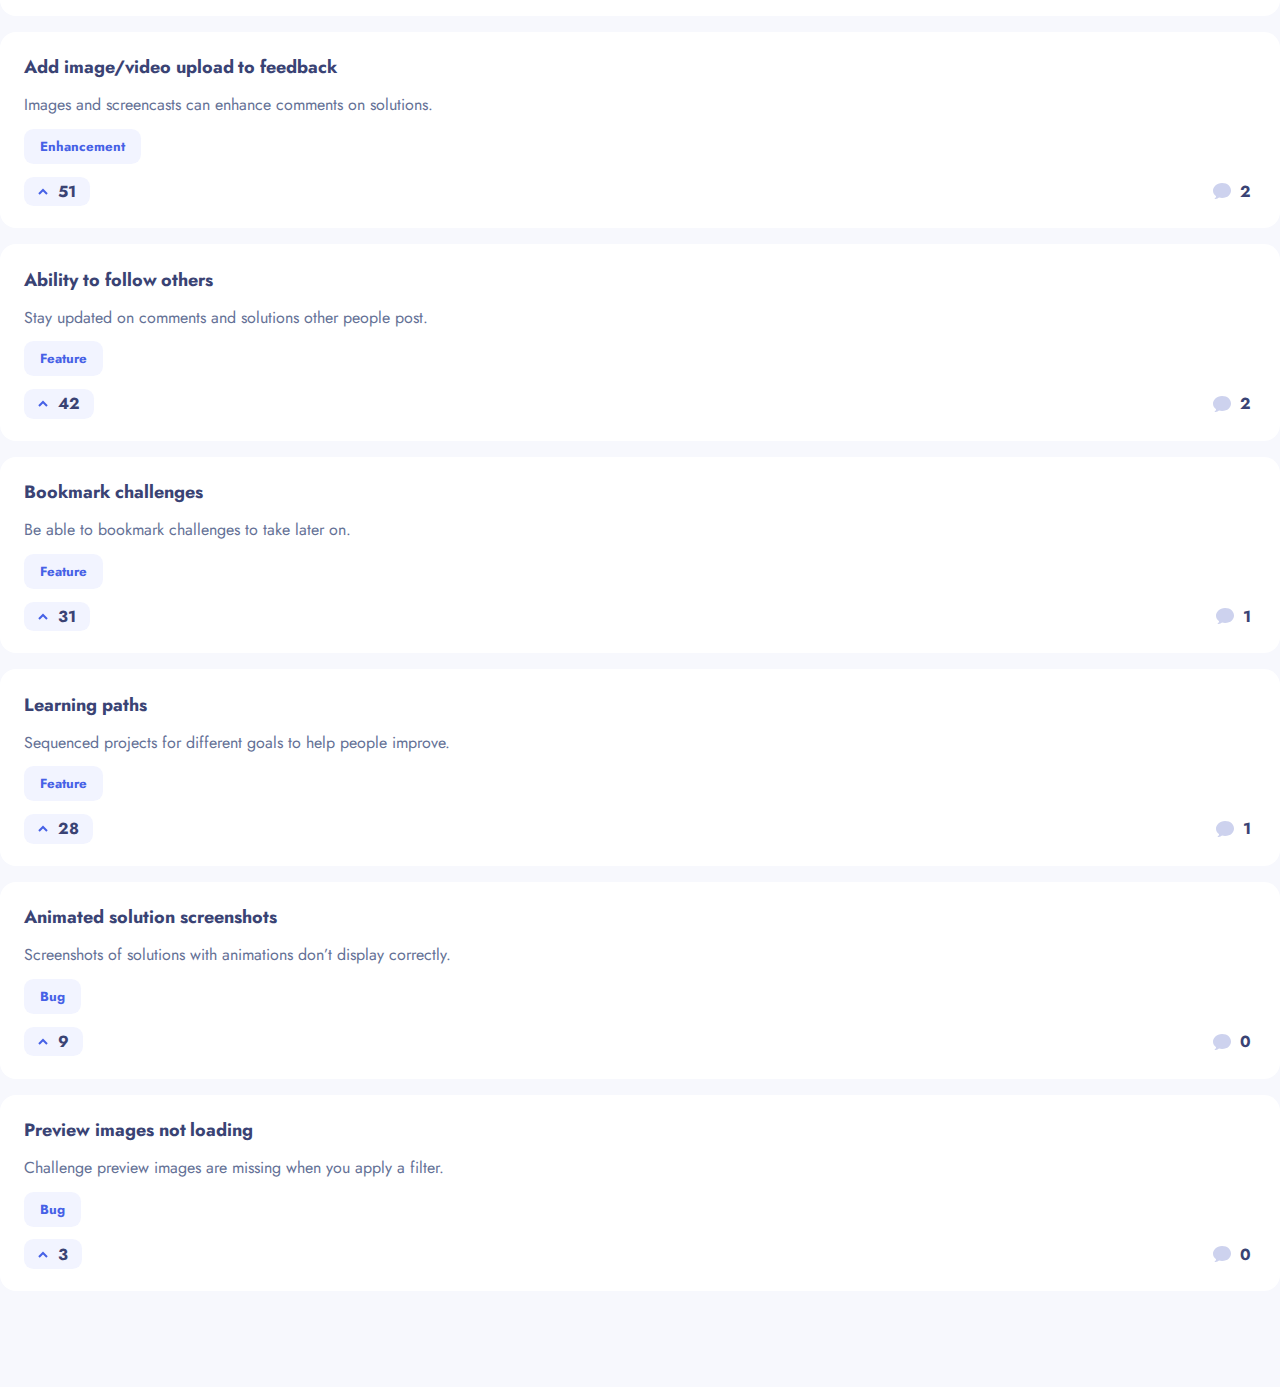
==== commit f0bfbbea: "reply to comment done" ====
--- a/index.html
+++ b/index.html
@@ -55,7 +55,7 @@
             </div>
             <div class="roadmap card">
                <header class="roadmap-header">
-                  <h1 class="roadmap-header-title">Roadmap</h1>
+                  <h2 class="roadmap-header-title">Roadmap</h2>
                   <a href="" class="roadmap-header-link">View</a>
                </header>
                <ul class="roadmap-status-list">
--- a/shared.css
+++ b/shared.css
@@ -12,6 +12,7 @@
    --orange: #f49f85;
    --light-blue: #62bcfa;
    --blue-grey-transparent: #64719685;
+   --red: #d73737;
 }
 
 * {
@@ -102,6 +103,11 @@
    background-color: var(--dark-light-blue);
 }
 
+.btn-red {
+   color: var(--white);
+   background-color: var(--red);
+}
+
 #active-category {
    color: var(--white);
    background-color: var(--blue);
@@ -119,6 +125,7 @@
    background-color: var(--white);
    padding: 1.4rem 1.5rem;
    border-radius: 1rem;
+   width: 100%;
 }
 
 .main {
@@ -130,12 +137,17 @@
    margin: auto;
 }
 
+.main-feedback {
+   width: 100%;
+}
+
 .feedbacks {
    display: flex;
    justify-content: center;
    align-items: center;
    flex-direction: column;
    gap: 1rem;
+   width: 100%;
 }
 
 .no-feedback {
@@ -261,3 +273,21 @@
 .custom-select-dropdown-option img {
    display: none;
 }
+
+@media only screen and (min-width: 768px) {
+   html {
+      overflow-x: unset;
+      height: auto;
+   }
+   body {
+      margin: 2rem 2rem;
+      overflow-x: unset;
+   }
+}
+
+@media only screen and (min-width: 1280px) {
+   body {
+      max-width: 1280px;
+      margin: 2rem auto !important;
+   }
+}
--- a/css/index.css
+++ b/css/index.css
@@ -149,3 +149,60 @@
 #active-sorting img {
    display: inline-block;
 }
+
+@media only screen and (min-width: 768px) {
+   .header {
+      background: none;
+      height: auto;
+      display: grid;
+      grid-template-columns: 1fr 2fr;
+      gap: 1rem;
+      padding: 0 0 1rem 0;
+   }
+
+   .header-menu {
+      display: none;
+   }
+
+   .header-logo {
+      background-image: url('../assets/suggestions/tablet/background-header.png');
+      background-size: 100% 100%;
+      background-repeat: no-repeat;
+      height: 100%;
+      border-radius: 0.6rem;
+      padding: 1.5rem;
+      display: flex;
+      justify-content: flex-start;
+      align-items: flex-end;
+   }
+
+   .sidebar {
+      position: static;
+      width: auto;
+      height: auto;
+      flex-direction: row;
+      padding: 0;
+      display: grid;
+      grid-template-columns: repeat(2, 1fr);
+      grid-template-rows: 1fr;
+      gap: 1rem;
+   }
+
+   .sidebar-categories {
+      height: 100%;
+      align-items: center;
+   }
+
+   .sorting-section {
+      border-radius: 0.6rem;
+      top: 0.6rem;
+   }
+
+   .main {
+      padding: 1.5rem 0;
+   }
+
+   .roadmap {
+      padding: 0.8rem 1.5rem;
+   }
+}
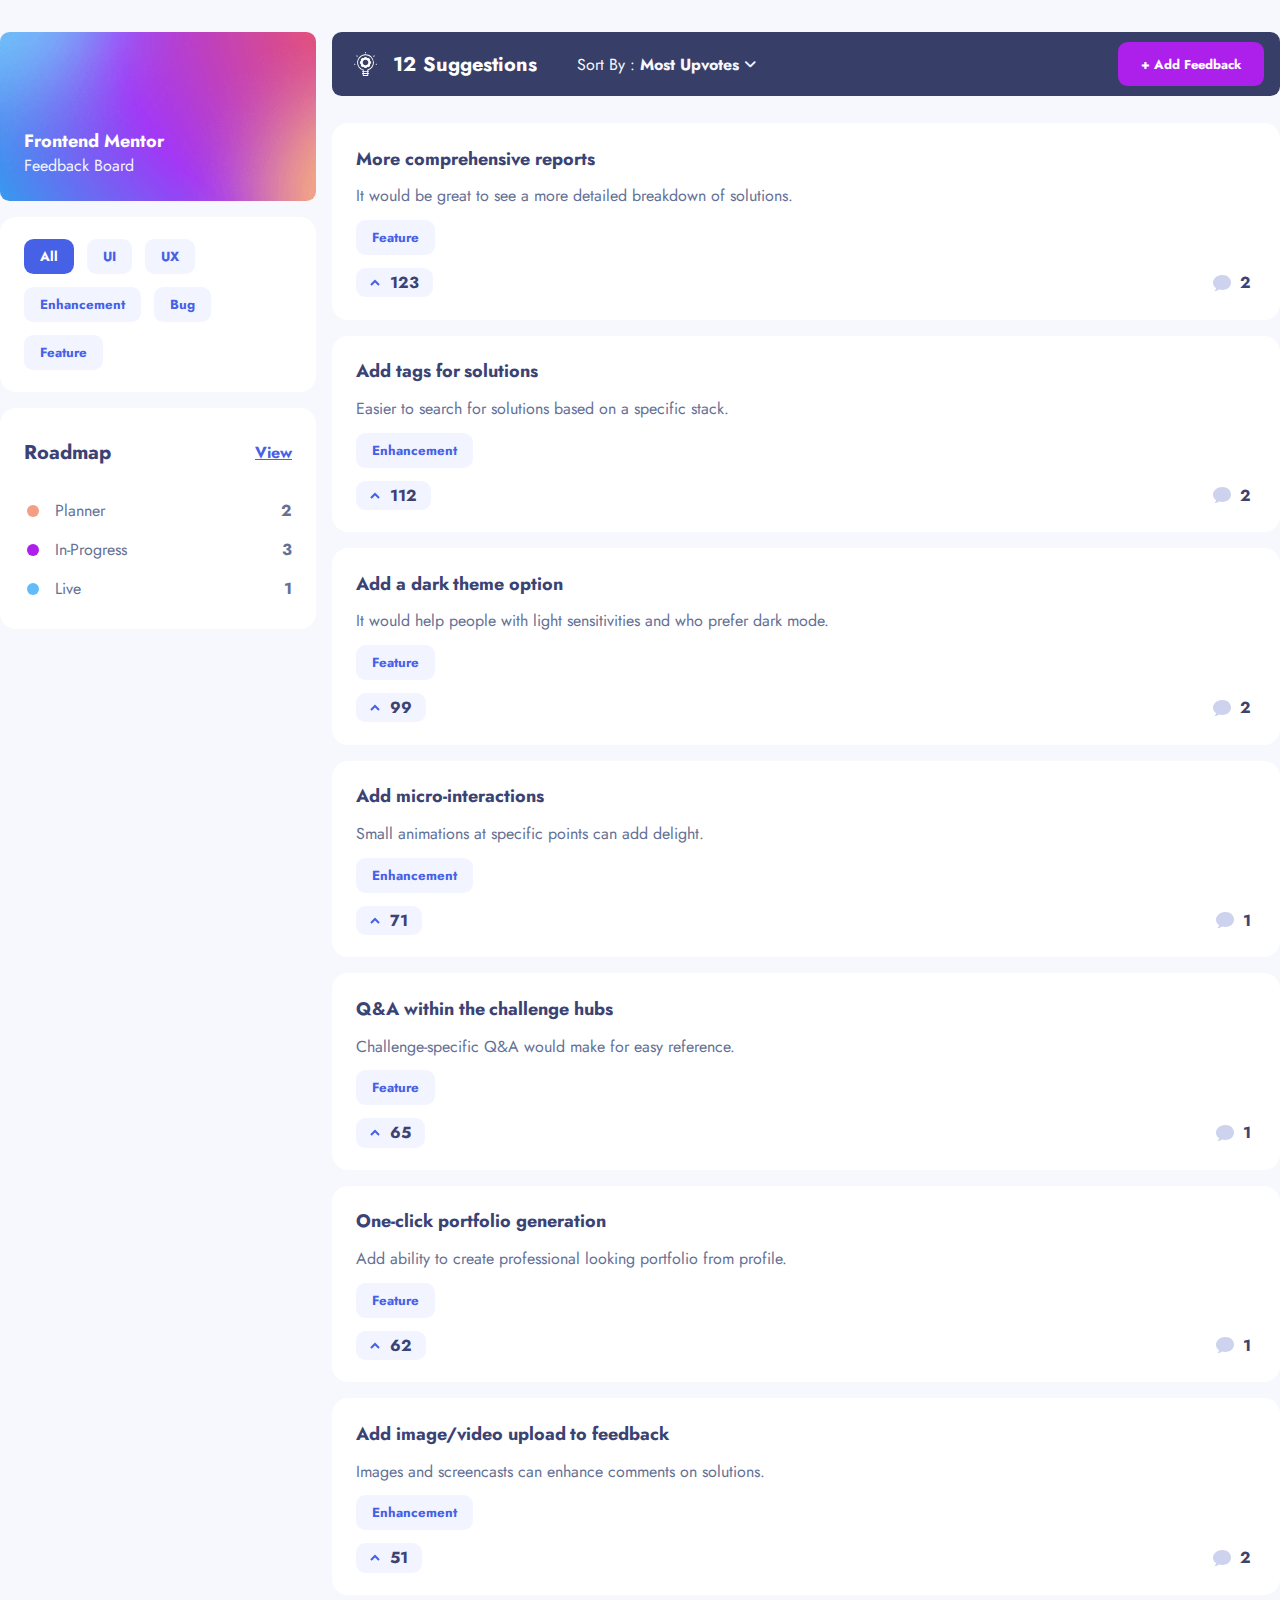
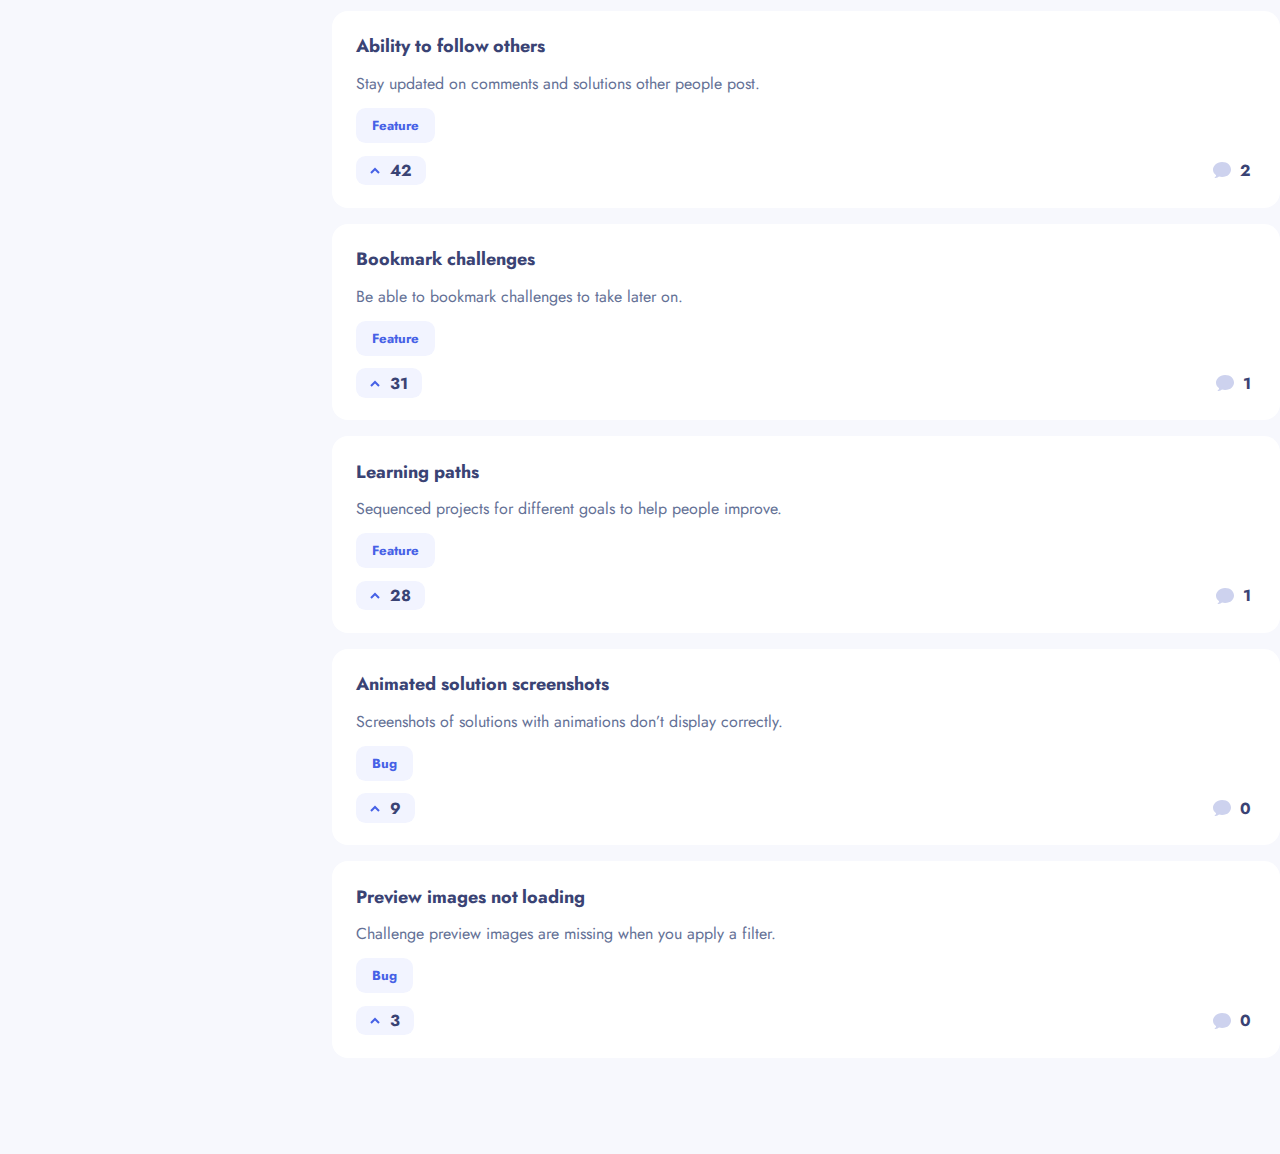
==== commit e1b2c34d: "bugs fixed,responsive done mostly and added roadmap page" ====
--- a/index.html
+++ b/index.html
@@ -56,7 +56,9 @@
             <div class="roadmap card">
                <header class="roadmap-header">
                   <h2 class="roadmap-header-title">Roadmap</h2>
-                  <a href="" class="roadmap-header-link">View</a>
+                  <a href="./pages/roadmap.html" class="roadmap-header-link"
+                     >View</a
+                  >
                </header>
                <ul class="roadmap-status-list">
                   <li class="roadmap-status">
@@ -85,43 +87,50 @@
          </div>
       </header>
       <section class="sorting-section">
-         <div class="custom-select-wrapper">
-            <label for="custom-select">Sort By :</label>
-            <div class="custom-select">
-               <div class="selected-sorting">Most Upvotes</div>
-               <div class="arrow-sorting">
-                  <i class="fas fa-angle-down fa-sm"></i>
+         <div class="suggestions-select-wrapper">
+            <div class="suggestions">
+               <img src="./assets/suggestions/icon-suggestions.svg" alt="" />
+               <h2 class="no-of-suggetions">6</h2>
+               <h2>Suggestions</h2>
+            </div>
+            <div class="custom-select-wrapper">
+               <label for="custom-select">Sort By :</label>
+               <div class="custom-select">
+                  <div class="selected-sorting">Most Upvotes</div>
+                  <div class="arrow-sorting">
+                     <i class="fas fa-angle-down fa-sm"></i>
+                  </div>
                </div>
-            </div>
-            <div class="custom-select-dropdown hide">
-               <div
-                  class="custom-select-dropdown-option"
-                  data-id="mostUpvotes"
-                  id="active-sorting"
-               >
-                  Most Upvotes
-                  <img src="./assets/shared/icon-check.svg" alt="" />
-               </div>
-               <div
-                  class="custom-select-dropdown-option"
-                  data-id="leastUpvotes"
-               >
-                  Least Upvotes
-                  <img src="./assets/shared/icon-check.svg" alt="" />
-               </div>
-               <div
-                  class="custom-select-dropdown-option"
-                  data-id="mostComments"
-               >
-                  Most Comments
-                  <img src="./assets/shared/icon-check.svg" alt="" />
-               </div>
-               <div
-                  class="custom-select-dropdown-option"
-                  data-id="leastComments"
-               >
-                  Least Comments
-                  <img src="./assets/shared/icon-check.svg" alt="" />
+               <div class="custom-select-dropdown hide">
+                  <div
+                     class="custom-select-dropdown-option"
+                     data-id="mostUpvotes"
+                     id="active-sorting"
+                  >
+                     Most Upvotes
+                     <img src="./assets/shared/icon-check.svg" alt="" />
+                  </div>
+                  <div
+                     class="custom-select-dropdown-option"
+                     data-id="leastUpvotes"
+                  >
+                     Least Upvotes
+                     <img src="./assets/shared/icon-check.svg" alt="" />
+                  </div>
+                  <div
+                     class="custom-select-dropdown-option"
+                     data-id="mostComments"
+                  >
+                     Most Comments
+                     <img src="./assets/shared/icon-check.svg" alt="" />
+                  </div>
+                  <div
+                     class="custom-select-dropdown-option"
+                     data-id="leastComments"
+                  >
+                     Least Comments
+                     <img src="./assets/shared/icon-check.svg" alt="" />
+                  </div>
                </div>
             </div>
          </div>
--- a/shared.css
+++ b/shared.css
@@ -2,17 +2,22 @@
 
 :root {
    --purple: #ad1fea;
+   --purple-hover: #c75af6;
    --blue: #4661e6;
+   --blue-hover: #7c91f9;
    --dark-blue: #373f68;
    --white: #ffffff;
    --white-smoke: #f2f4ff;
    --white-light-smoke: #f7f8fd;
    --dark-light-blue: #3a4374;
+   --dark-light-blue-hover: #656ea3;
    --blue-grey: #647196;
    --orange: #f49f85;
    --light-blue: #62bcfa;
    --blue-grey-transparent: #64719685;
    --red: #d73737;
+   --red-hover: #e98888;
+   --blue-category-hover: #cfd7ff;
 }
 
 * {
@@ -85,6 +90,7 @@
    border-radius: 0.6rem;
    padding: 0.8rem 1.4rem;
    font-weight: bold;
+   cursor: pointer;
 }
 
 .category-btn {
@@ -93,21 +99,69 @@
    padding: 0.5rem 1rem;
 }
 
+.category-btn:hover {
+   background-color: var(--blue-category-hover);
+}
+
 .btn-purple {
    color: var(--white);
    background-color: var(--purple);
 }
 
+.btn-purple:hover {
+   color: var(--white-smoke);
+   background-color: var(--purple-hover);
+}
+
 .btn-dark-blue {
    color: var(--white);
    background-color: var(--dark-light-blue);
 }
 
+.btn-dark-blue:hover {
+   color: var(--white-smoke);
+   background-color: var(--dark-light-blue-hover);
+}
+
 .btn-red {
    color: var(--white);
    background-color: var(--red);
 }
 
+.btn-red:hover {
+   color: var(--white-smoke);
+   background-color: var(--red-hover);
+}
+
+.btn-blue {
+   color: var(--white-smoke);
+   background-color: var(--blue);
+}
+
+.btn-blue:hover {
+   color: var(--white-smoke);
+   background-color: var(--blue-hover);
+}
+
+.bullet {
+   width: 12px;
+   height: 12px;
+   margin: 0 1rem 0 0.2rem;
+   border-radius: 50%;
+}
+
+.bullet-orange {
+   background-color: var(--orange);
+}
+
+.bullet-purple {
+   background-color: var(--purple);
+}
+
+.bullet-blue {
+   background-color: var(--light-blue);
+}
+
 #active-category {
    color: var(--white);
    background-color: var(--blue);
@@ -115,6 +169,11 @@
 
 .title {
    color: var(--dark-light-blue);
+}
+
+.main-title {
+   color: var(--dark-light-blue);
+   padding: 1rem 0;
 }
 
 .secondary-text {
@@ -171,6 +230,12 @@
    display: flex;
    flex-direction: column;
    gap: 0.8rem;
+   cursor: pointer;
+   overflow: hidden;
+}
+
+.feedback:hover .title {
+   color: var(--blue);
 }
 
 .feedback-title {
@@ -232,8 +297,10 @@
 .custom-select-wrapper {
    display: flex;
    justify-content: space-between;
-   color: var(--white);
+   align-items: center;
+   color: var(--white-light-smoke);
    position: relative;
+   cursor: pointer;
 }
 
 .custom-select-wrapper label {
@@ -288,6 +355,10 @@
 @media only screen and (min-width: 1280px) {
    body {
       max-width: 1280px;
-      margin: 2rem auto !important;
+      margin: 2rem auto;
    }
-}
+
+   .custom-select:hover {
+      color: var(--blue-grey);
+   }
+}
--- a/css/index.css
+++ b/css/index.css
@@ -107,25 +107,6 @@
    color: var(--blue-grey);
 }
 
-.bullet {
-   width: 12px;
-   height: 12px;
-   margin: 0 1rem 0 0.2rem;
-   border-radius: 50%;
-}
-
-.bullet-orange {
-   background-color: var(--orange);
-}
-
-.bullet-purple {
-   background-color: var(--purple);
-}
-
-.bullet-blue {
-   background-color: var(--light-blue);
-}
-
 .sorting-section {
    display: flex;
    justify-content: space-between;
@@ -134,8 +115,15 @@
    padding: 0.6rem 1rem;
    position: sticky;
    top: 0;
-   position: -webkit-sticky;
    z-index: 2;
+}
+
+.selected-sorting {
+   font-weight: bold;
+}
+
+.suggestions {
+   display: none;
 }
 
 .arrow-sorting {
@@ -143,7 +131,7 @@
 }
 
 .arrow-sorting i {
-   transition: all 0.2s ease-in;
+   transition: all 0.3s linear;
 }
 
 #active-sorting img {
@@ -198,6 +186,28 @@
       top: 0.6rem;
    }
 
+   .suggestions-select-wrapper {
+      display: flex;
+      align-items: center;
+      gap: 2.5rem;
+   }
+
+   .suggestions {
+      display: flex;
+      align-items: center;
+      color: var(--white);
+      gap: 0.4rem;
+      padding-left: 0.4rem;
+   }
+
+   .suggestions img {
+      margin-right: 0.6rem;
+   }
+
+   .suggestions h2 {
+      margin: 0;
+   }
+
    .main {
       padding: 1.5rem 0;
    }
@@ -206,3 +216,40 @@
       padding: 0.8rem 1.5rem;
    }
 }
+
+@media only screen and (min-width: 1280px) {
+   body {
+      display: grid;
+      grid-template-columns: 1fr 3fr;
+      grid-template-rows: 4rem 10rem auto;
+      grid-template-areas: 'header sorting' 'header main' '. main';
+      column-gap: 1rem;
+      row-gap: 0.2rem;
+   }
+
+   .header {
+      grid-template-columns: 1fr;
+      grid-area: header;
+      position: sticky;
+      top: 0.5rem;
+   }
+
+   .header-logo {
+      background-image: url('../assets/suggestions/desktop/background-header.png');
+      padding: 6rem 6rem 1.5rem 1.5rem;
+   }
+
+   .sidebar {
+      grid-template-columns: 1fr;
+   }
+
+   .sorting-section {
+      grid-area: sorting;
+      top: 0.5rem;
+   }
+
+   .main {
+      grid-area: main;
+      width: 100%;
+   }
+}
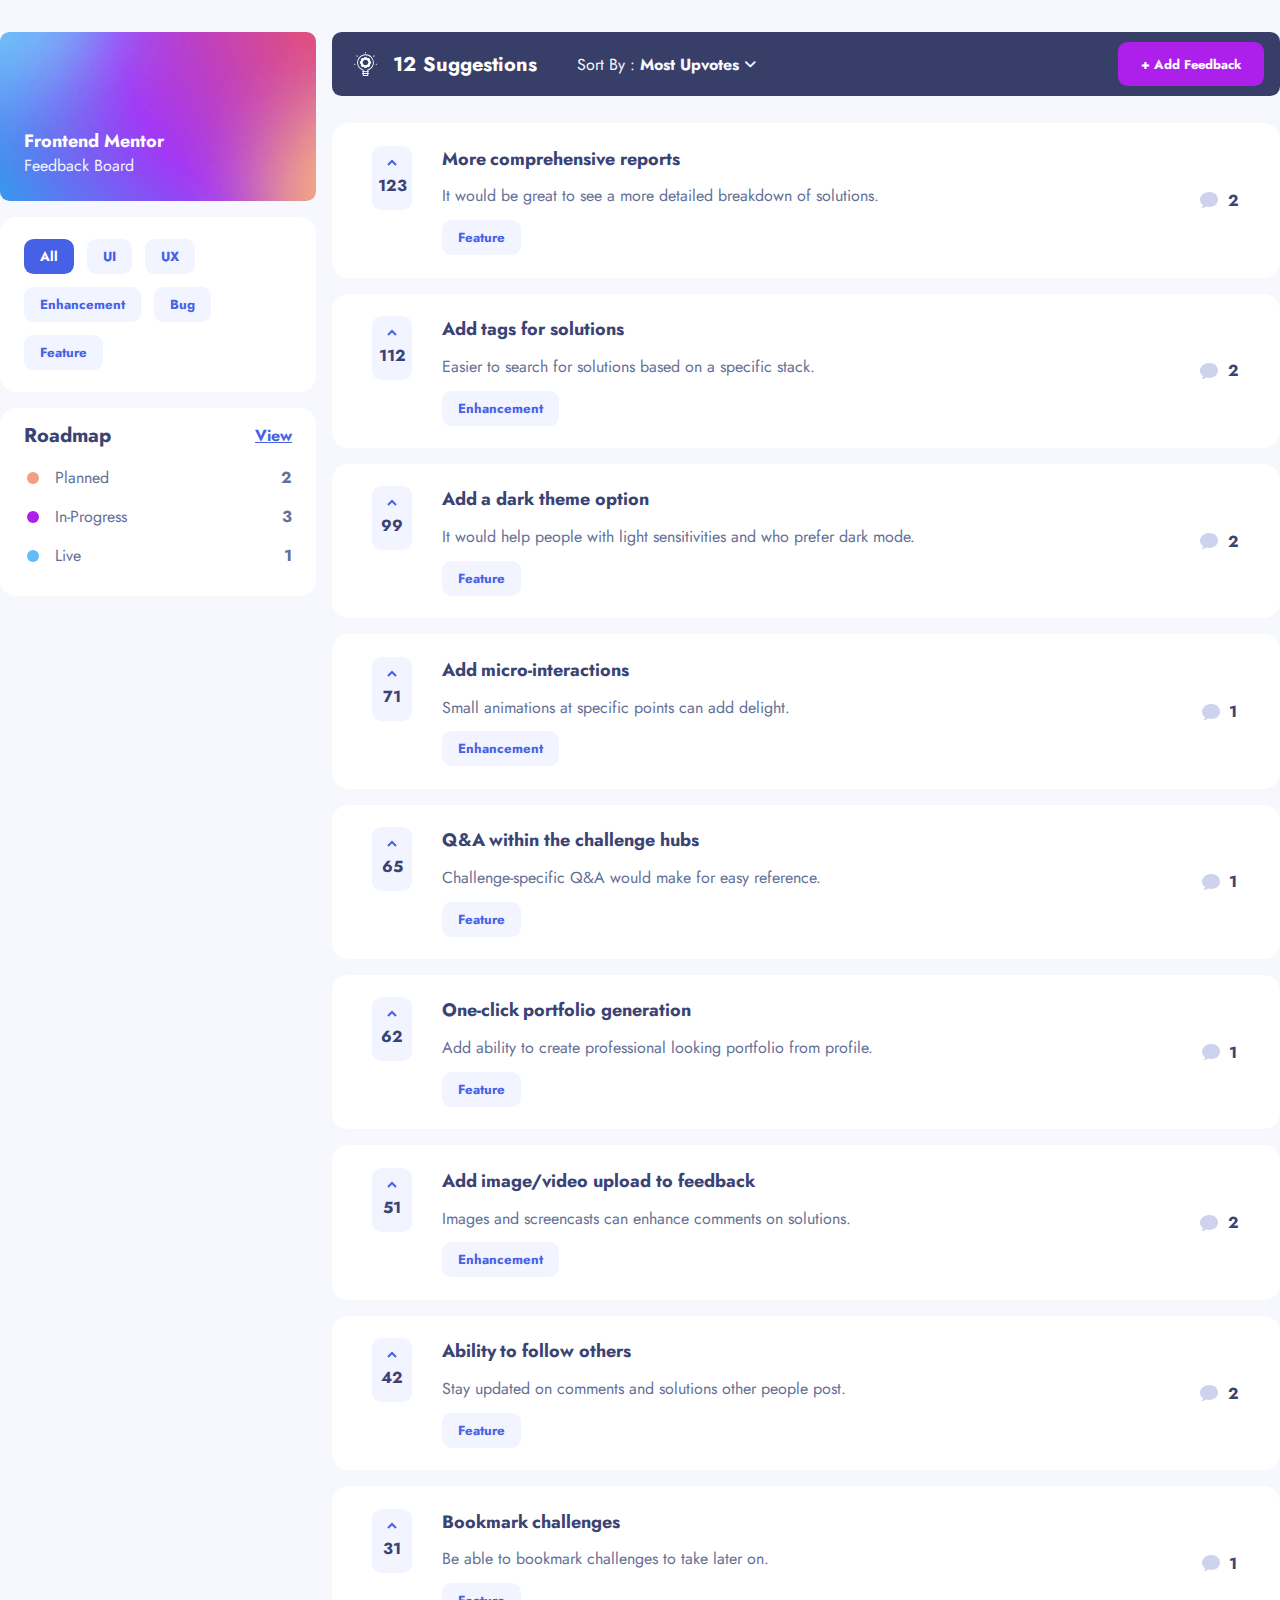
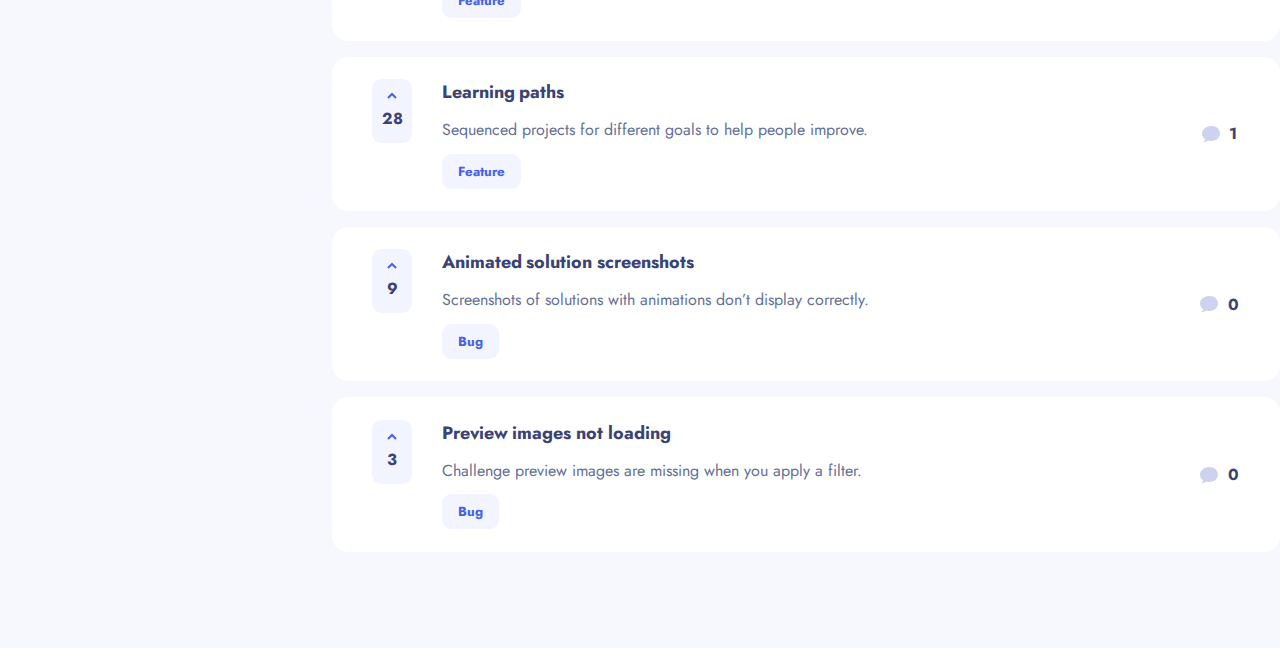
==== commit 9d1c15d3: "fixed feedback card desktop layout,added upvote click change" ====
--- a/index.html
+++ b/index.html
@@ -64,23 +64,23 @@
                   <li class="roadmap-status">
                      <div>
                         <div class="bullet bullet-orange"></div>
-                        <span>Planner</span>
+                        <span>Planned</span>
                      </div>
-                     <span>2</span>
+                     <span class="no-planned-status">2</span>
                   </li>
                   <li class="roadmap-status">
                      <div>
                         <div class="bullet bullet-purple"></div>
                         <span>In-Progress</span>
                      </div>
-                     <span>3</span>
+                     <span class="no-in-progress-status">3</span>
                   </li>
                   <li class="roadmap-status">
                      <div>
                         <div class="bullet bullet-blue"></div>
                         <span>Live</span>
                      </div>
-                     <span>1</span>
+                     <span class="no-live-status">1</span>
                   </li>
                </ul>
             </div>
@@ -152,7 +152,9 @@
                Got a suggestion? Found a bug that needs to be squashed? We love
                hearing about new ideas to improve our app.
             </p>
-            <button class="btn btn-purple">+ Add Feedback</button>
+            <a href="./pages/feedback-new.html" class="btn btn-purple link"
+               >+ Add Feedback</a
+            >
          </div>
       </main>
    </body>
--- a/shared.css
+++ b/shared.css
@@ -234,6 +234,12 @@
    overflow: hidden;
 }
 
+.feedback-text-wrapper {
+   display: flex;
+   flex-direction: column;
+   gap: 0.8rem;
+}
+
 .feedback:hover .title {
    color: var(--blue);
 }
@@ -250,10 +256,12 @@
    align-self: flex-start;
 }
 
-.feedback-footer {
-   display: flex;
-   justify-content: space-between;
-   align-items: center;
+.feedback .category-btn {
+   cursor: default;
+}
+
+.feedback .category-btn:hover {
+   background-color: var(--white-smoke);
 }
 
 .upvotes-wrapper {
@@ -263,6 +271,26 @@
    background-color: var(--white-smoke);
    padding: 0.2rem 0.6rem;
    border-radius: 0.6rem;
+   cursor: pointer;
+   height: 2.5rem;
+   width: 3.5rem;
+}
+
+.upvotes-wrapper:hover {
+   background-color: var(--blue-category-hover);
+   color: var(--dark-light-blue);
+}
+
+.liked {
+   background-color: var(--blue);
+}
+
+.liked .votes {
+   color: var(--white);
+}
+
+.liked img {
+   filter: brightness(0) invert(1);
 }
 
 .upvotes-wrapper > *,
@@ -276,7 +304,8 @@
    align-items: center;
 }
 
-.feedback-footer span {
+.votes,
+.comments-no {
    font-weight: bold;
    color: var(--dark-light-blue);
 }
@@ -331,6 +360,10 @@
    align-items: center;
    color: var(--blue-grey);
    padding: 0.8rem 1.5rem;
+}
+
+.custom-select-dropdown-option:hover {
+   color: var(--purple);
 }
 
 .custom-select-dropdown-option:not(:last-child) {
@@ -350,6 +383,10 @@
       margin: 2rem 2rem;
       overflow-x: unset;
    }
+   .upvotes-wrapper {
+      width: 4rem;
+      height: 2rem;
+   }
 }
 
 @media only screen and (min-width: 1280px) {
--- a/css/index.css
+++ b/css/index.css
@@ -72,6 +72,7 @@
 
 .roadmap-header-title {
    color: var(--dark-light-blue);
+   margin: 0;
 }
 
 .roadmap-header-link {
@@ -136,6 +137,27 @@
 
 #active-sorting img {
    display: inline-block;
+}
+
+.feedback {
+   display: grid;
+   grid-template-rows: auto auto;
+   grid-template-columns: repeat(2, 1fr);
+   grid-template-areas: 'text text' 'upvotes comments';
+}
+
+.feedback-text-wrapper {
+   grid-area: text;
+}
+
+.upvotes-wrapper {
+   grid-area: upvotes;
+   justify-self: flex-start;
+}
+
+.comments-wrapper {
+   grid-area: comments;
+   justify-content: flex-end;
 }
 
 @media only screen and (min-width: 768px) {
@@ -215,6 +237,37 @@
    .roadmap {
       padding: 0.8rem 1.5rem;
    }
+
+   .upvotes-wrapper {
+      flex-direction: column;
+      gap: 0.5rem;
+   }
+
+   .feedback {
+      display: grid;
+      grid-template-areas: 'upvotes text comments' '. text comments';
+      grid-template-columns: 0.2fr 2fr 0.2fr;
+      justify-items: center;
+   }
+
+   .feedback-text-wrapper {
+      grid-area: text;
+      width: 100%;
+   }
+
+   .upvotes-wrapper {
+      grid-area: upvotes;
+   }
+
+   .comments-wrapper {
+      grid-area: comments;
+   }
+
+   .upvotes-wrapper {
+      width: 2.5rem;
+      height: 4rem;
+      justify-self: center;
+   }
 }
 
 @media only screen and (min-width: 1280px) {
